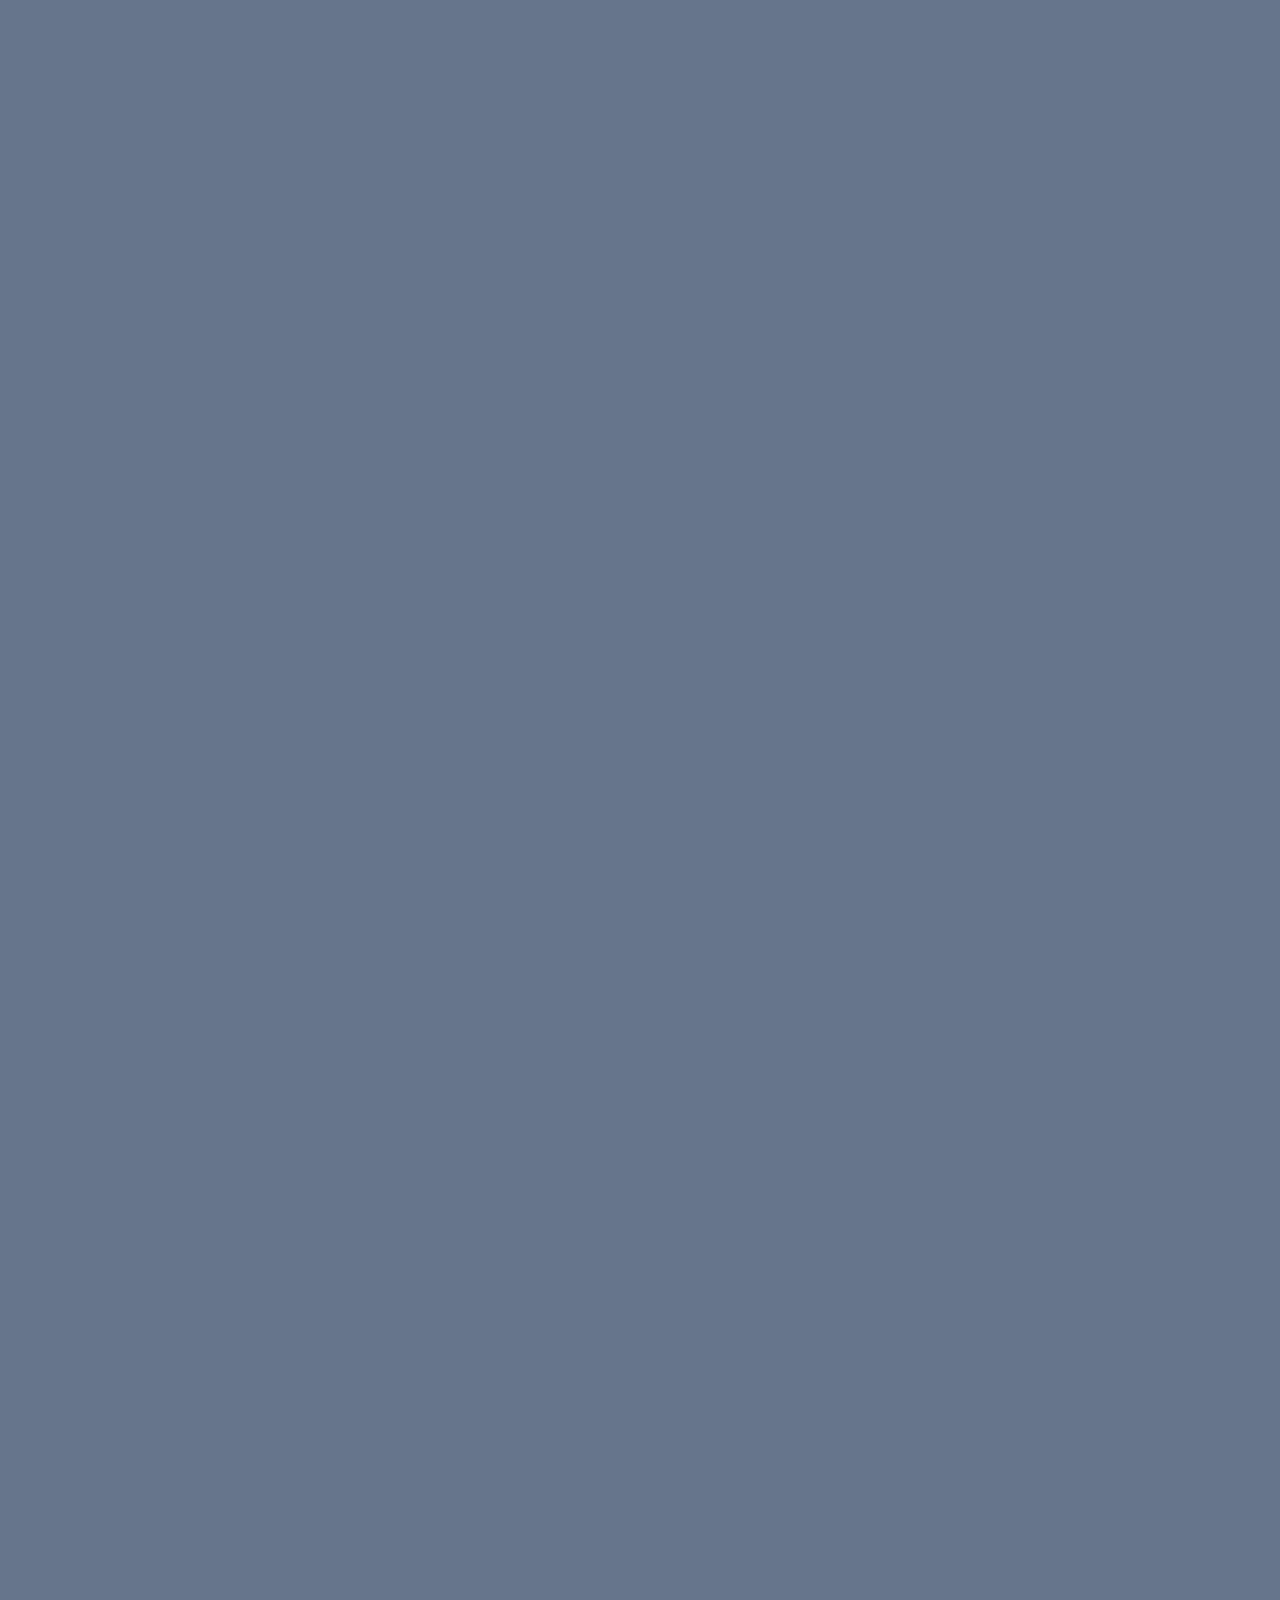
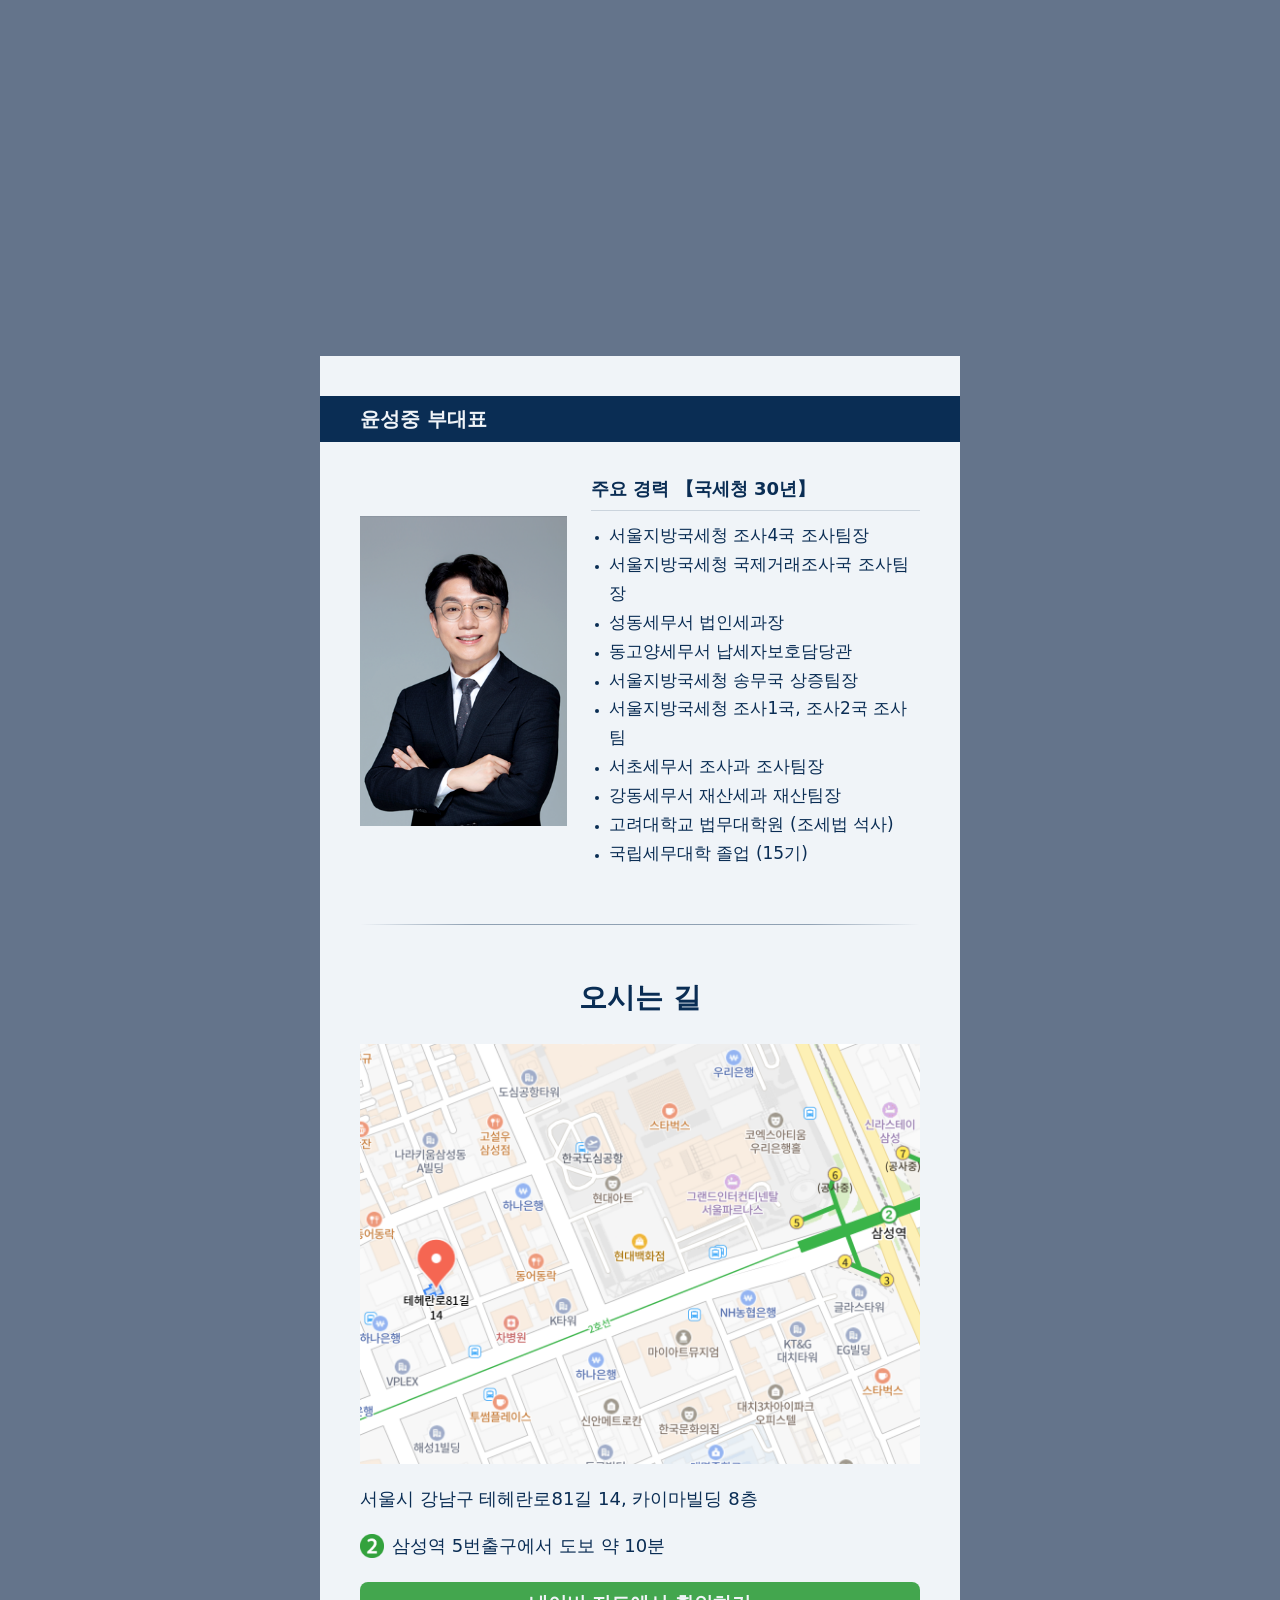
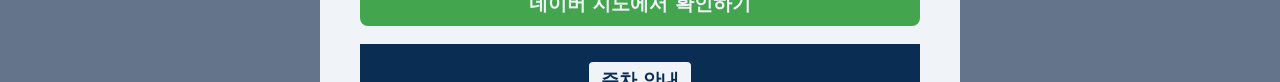
==== index.html @ baead55c "feat: label parking list columns" ====
<!doctype html>
<html lang="ko">
<head>
  <meta charset="utf-8">
  <meta name="viewport" content="width=device-width, initial-scale=1">
  <meta name="description" content="윤성중 부대표 개업안내">
  <title>윤성중 부대표 개업안내</title>
  <link rel="stylesheet" href="styles.css">
</head>
<body>
  <main class="invitation-shell">
    <section id="intro-section" aria-label="호연회계법인 윤성중 부대표 개업 초대 인사말">
      <picture>
        <source media="(max-width: 419px)" srcset="img/intro-section-360.png" width="720" height="2200">
        <source media="(max-width: 559px)" srcset="img/intro-section-480.png" width="960" height="2050">
        <img class="intro-section-image" src="img/intro-section-640.png" width="1280" height="2154" alt="호연회계법인 윤성중 부대표의 2026년 8월 12일 개업 초대 인사말" fetchpriority="high" decoding="async">
      </picture>
    </section>

    <section class="content-section profile-section" aria-labelledby="profile-title">
      <h2 id="profile-title" class="profile-heading">윤성중 부대표</h2>
      <div class="profile-grid">
        <img class="portrait" src="img/portrait_ysj.png" alt="윤성중 부대표 프로필 사진">
        <div class="career-copy">
          <h3>주요 경력 【국세청 30년】</h3>
          <ul class="career-list">
            <li>서울지방국세청 조사4국 조사팀장</li>
            <li>서울지방국세청 국제거래조사국 조사팀장</li>
            <li>성동세무서 법인세과장</li>
            <li>동고양세무서 납세자보호담당관</li>
            <li>서울지방국세청 송무국 상증팀장</li>
            <li>서울지방국세청 조사1국, 조사2국 조사팀</li>
            <li>서초세무서 조사과 조사팀장</li>
            <li>강동세무서 재산세과 재산팀장</li>
            <li>고려대학교 법무대학원 (조세법 석사)</li>
            <li>국립세무대학 졸업 (15기)</li>
          </ul>
        </div>
      </div>
    </section>

    <section class="content-section directions" aria-labelledby="directions-title">
      <h2 id="directions-title">오시는 길</h2>
      <img class="map-image" src="img/map_capture.png" alt="삼성역과 행사장 위치를 표시한 지도">
      <address>서울시 강남구 테헤란로81길 14, 카이마빌딩 8층</address>
      <p class="transit"><img src="img/Seoul_Metro_Line_2.svg.webp" alt="">삼성역 5번출구에서 도보 약 10분</p>
      <a class="map-link" href="https://map.naver.com/p/search/%EC%84%9C%EC%9A%B8%ED%8A%B9%EB%B3%84%EC%8B%9C%20%EA%B0%95%EB%82%A8%EA%B5%AC%20%ED%85%8C%ED%97%A4%EB%9E%80%EB%A1%9C81%EA%B8%B8%2014" target="_blank" rel="noopener">네이버 지도에서 확인하기</a>
      <div class="parking-notice">
        <h3>주차 안내</h3>
        <p class="parking-warning"><strong>본 건물에는 주차가 불가합니다.</strong></p>
        <p class="parking-detail">아래 인근 유료주차장을 이용해 주세요.</p>
        <div class="parking-list-header" aria-hidden="true"><span>주차장명</span><span>시간당요금</span></div>
        <dl class="parking-list" aria-label="인근 주차장 1시간 요금">
          <div><dt>투루파킹 삼성동빌딩점 주차장</dt><dd>5,000원</dd></div>
          <div><dt>투루파킹 삼성역WeWork 주차장</dt><dd>6,000원</dd></div>
          <div><dt>투루파킹 LG트윈텔2점 주차장</dt><dd>6,000원</dd></div>
        </dl>
        <p class="parking-footnote">※ 요금은 주차장 사정에 따라 변동될 수 있습니다.</p>
      </div>
    </section>

    <section class="account-section" aria-label="계좌 안내">
      <div class="account-card">
        <p class="account-message">축하의 마음을 전하실 분을 위해<br> 조심스럽게 안내 드립니다.</p>
        <dl>
          <div><dt>은행</dt><dd>우리은행</dd></div>
          <div><dt>계좌번호</dt><dd>049-087742-02-501</dd></div>
          <div><dt>예금주</dt><dd>윤성중</dd></div>
        </dl>
        <button id="copy-account-number" type="button">계좌정보 복사</button>
        <p id="copy-status" aria-live="polite"></p>
      </div>
    </section>
  </main>
  <script>
    const copyButton = document.querySelector('#copy-account-number');
    const copyStatus = document.querySelector('#copy-status');
    copyButton.addEventListener('click', async () => {
      try {
        await navigator.clipboard.writeText('04908774202501');
        copyStatus.textContent = '계좌번호가 복사되었습니다.';
      } catch {
        copyStatus.textContent = '계좌번호를 길게 눌러 복사해 주세요.';
      }
    });
  </script>
</body>
</html>
---- styles.css ----
:root {
  --platinum: #F0F4F8;
  --navy: #0A2D54;
  --blue: #0063A6;
  --green: #43A64E;
  --slate: #64748B;
}

* { box-sizing: border-box; }

body {
  margin: 0;
  background: var(--slate);
  color: var(--navy);
  font-family: "Pretendard", "Noto Sans KR", system-ui, -apple-system, "Segoe UI", sans-serif;
  font-size: 17px;
  line-height: 1.7;
}

.invitation-shell { width: 100%; max-width: 640px; margin: 0 auto; overflow: hidden; background: var(--platinum); }
#intro-section, #intro-section picture { display: block; width: 100%; }
#intro-section { background: var(--slate); }
.intro-section-image { display: block; width: 100%; height: auto; }
h2, h3, p { margin-top: 0; }
h2 { margin-bottom: 28px; font-size: 1.75rem; line-height: 1.3; font-weight: 800; }
h3 { margin-bottom: 10px; padding-bottom: 6px; border-bottom: 1px solid rgba(10, 45, 84, .16); color: var(--navy); font-size: 1.125rem; font-weight: 800; }
.content-section, .account-section { padding: 56px 40px; }
.content-section { background: var(--platinum); }
.profile-section { padding-top: 40px; }
.profile-heading { margin: 0 -40px 32px; padding: 10px 40px; background: var(--navy); color: var(--platinum); font-size: 1.25rem; text-align: left; }
.profile-grid { display: grid; grid-template-columns: minmax(120px, .85fr) minmax(0, 1.35fr); gap: 24px; align-items: center; }
.portrait, .map-image { display: block; width: 100%; height: auto; }
.portrait { object-fit: contain; }
.eyebrow { margin-bottom: 8px; color: var(--blue); font-weight: 700; }
.career-list { margin: 0; padding-left: 18px; font-size: calc(.9375rem + 2px); line-height: 1.7; font-weight: 500;}
.career-list li::marker { font-size: .72em; }
.directions, .account-section { position: relative; }
.directions { background: var(--platinum); color: var(--navy); }
.directions::before, .account-section::before {
  position: absolute;
  top: 0;
  right: 40px;
  left: 40px;
  height: 1px;
  background: linear-gradient(90deg, transparent 0%, rgba(10, 45, 84, .18) 8%, rgba(10, 45, 84, .42) 20%, rgba(10, 45, 84, .42) 80%, rgba(10, 45, 84, .18) 92%, transparent 100%);
  content: "";
}
.directions h2 { color: var(--navy); font-size: 1.75rem; text-align: center; }
.map-image { margin-bottom: 20px; border: 0; }
address { margin-bottom: 16px; font-size: calc(1rem + 2px); font-style: normal; font-weight: 500;}
.transit { display: flex; align-items: center; gap: 8px; margin-bottom: 20px; font-size: calc(1rem + 2px); font-weight: 500;}
.transit img { width: 1.5rem; height: auto; }
.map-link, #copy-account-number { display: flex; min-height: 44px; align-items: center; justify-content: center; border-radius: 8px; font-size: calc(1.0625rem + 2px); font-weight: 700; }
.map-link { background: var(--green); color: var(--platinum); text-decoration: none; }
.parking-notice { margin: 18px 0 0; padding: 18px 14px; background: var(--navy); color: var(--platinum); text-align: center; }
.parking-notice h3 { display: inline-block; margin: 0 0 12px; padding: 3px 12px; border: 0; border-radius: 4px; background: var(--platinum); color: var(--navy); font-size: 1.125rem; }
.parking-warning, .parking-detail { margin: 0; text-align: left; }
.parking-warning { font-size: calc(1rem + 1px); }
.parking-detail { margin-top: 8px; font-size: calc(.875rem + 1px); line-height: 1.6; }
.parking-list-header { display: flex; justify-content: space-between; gap: 12px; margin-top: 16px; padding-bottom: 6px; border-bottom: 1px solid rgba(240, 244, 248, .35); color: rgba(240, 244, 248, .8); font-size: .75rem; font-weight: 700; text-align: left; }
.parking-list-header span:last-child { flex-shrink: 0; }
.parking-list { margin: 0; text-align: left; }
.parking-list > div { display: flex; align-items: flex-start; justify-content: space-between; gap: 12px; padding: 8px 0; border-top: 1px solid rgba(240, 244, 248, .35); }
.parking-list dt { min-width: 0; font-size: .9375rem; line-height: 1.45; }
.parking-list dd { flex-shrink: 0; margin: 0; font-size: .9375rem; font-weight: 700; line-height: 1.45; white-space: nowrap; }
.parking-footnote { margin: 10px 0 0; color: rgba(240, 244, 248, .8); font-size: .75rem; line-height: 1.4; }
.account-section { background: var(--platinum); color: var(--navy); }
.account-card { padding: 28px 20px; border: 1px solid var(--blue); border-radius: 16px; background: var(--platinum); }
.account-message { margin-bottom: 0; text-align: center; color: var(--navy); font-size: calc(1.1rem + 1px); font-weight:500;}
.account-card dl { margin: 24px 0; padding-top: 20px; border-top: 1px solid var(--blue); font-size: 1.15rem; }
.account-card dl > div { display: flex; justify-content: space-between; gap: 16px; padding: 8px 0; }
.account-card dd { margin: 0; font-weight: 500; }
.account-card dl > div:nth-child(2) dd { color: var(--navy); }
#copy-account-number { width: 100%; border: 0; background: var(--navy); color: var(--platinum); cursor: pointer; }
#copy-status { min-height: 1.7em; margin: 12px 0 0; color: var(--navy); text-align: center; }
.map-link:focus-visible { outline: 3px solid var(--navy); outline-offset: -3px; }
#copy-account-number:focus-visible { outline: 3px solid var(--green); outline-offset: -3px; }

@media (max-width: 480px) {
  .content-section, .account-section { padding: 44px 24px; }
  .profile-section { padding-top: 32px; }
  .directions::before, .account-section::before { right: 24px; left: 24px; }
  .profile-heading { margin-right: -24px; margin-bottom: 24px; margin-left: -24px; padding: 9px 24px; }
  .profile-grid { grid-template-columns: 1fr; gap: 20px; }
  .portrait { width: min(180px, 100%); margin: 0 auto; }
  .career-list { font-size: calc(.875rem + 2px); }
  .account-card dl > div:nth-child(2) dd { flex-shrink: 0; white-space: nowrap; }
}

@media (max-width: 639px) {
  .career-list { font-size: calc(.9375rem); }
  .account-card { padding: 14px 16px; border-radius: 12px; }
  .account-message { font-size: calc(.9375rem + 1px); }
  .account-card dl { margin: 12px 0; padding-top: 10px; font-size: 1rem; }
  .account-card dl > div { padding: 4px 0; }
  #copy-account-number { min-height: 36px; font-size: 1rem; }
  #copy-status { min-height: 0; margin-top: 6px; font-size: .8125rem; line-height: 1.5; }
  #copy-status:empty { display: none; }
  .account-card dl > div:nth-child(2) dd { flex-shrink: 0; white-space: nowrap; }
}
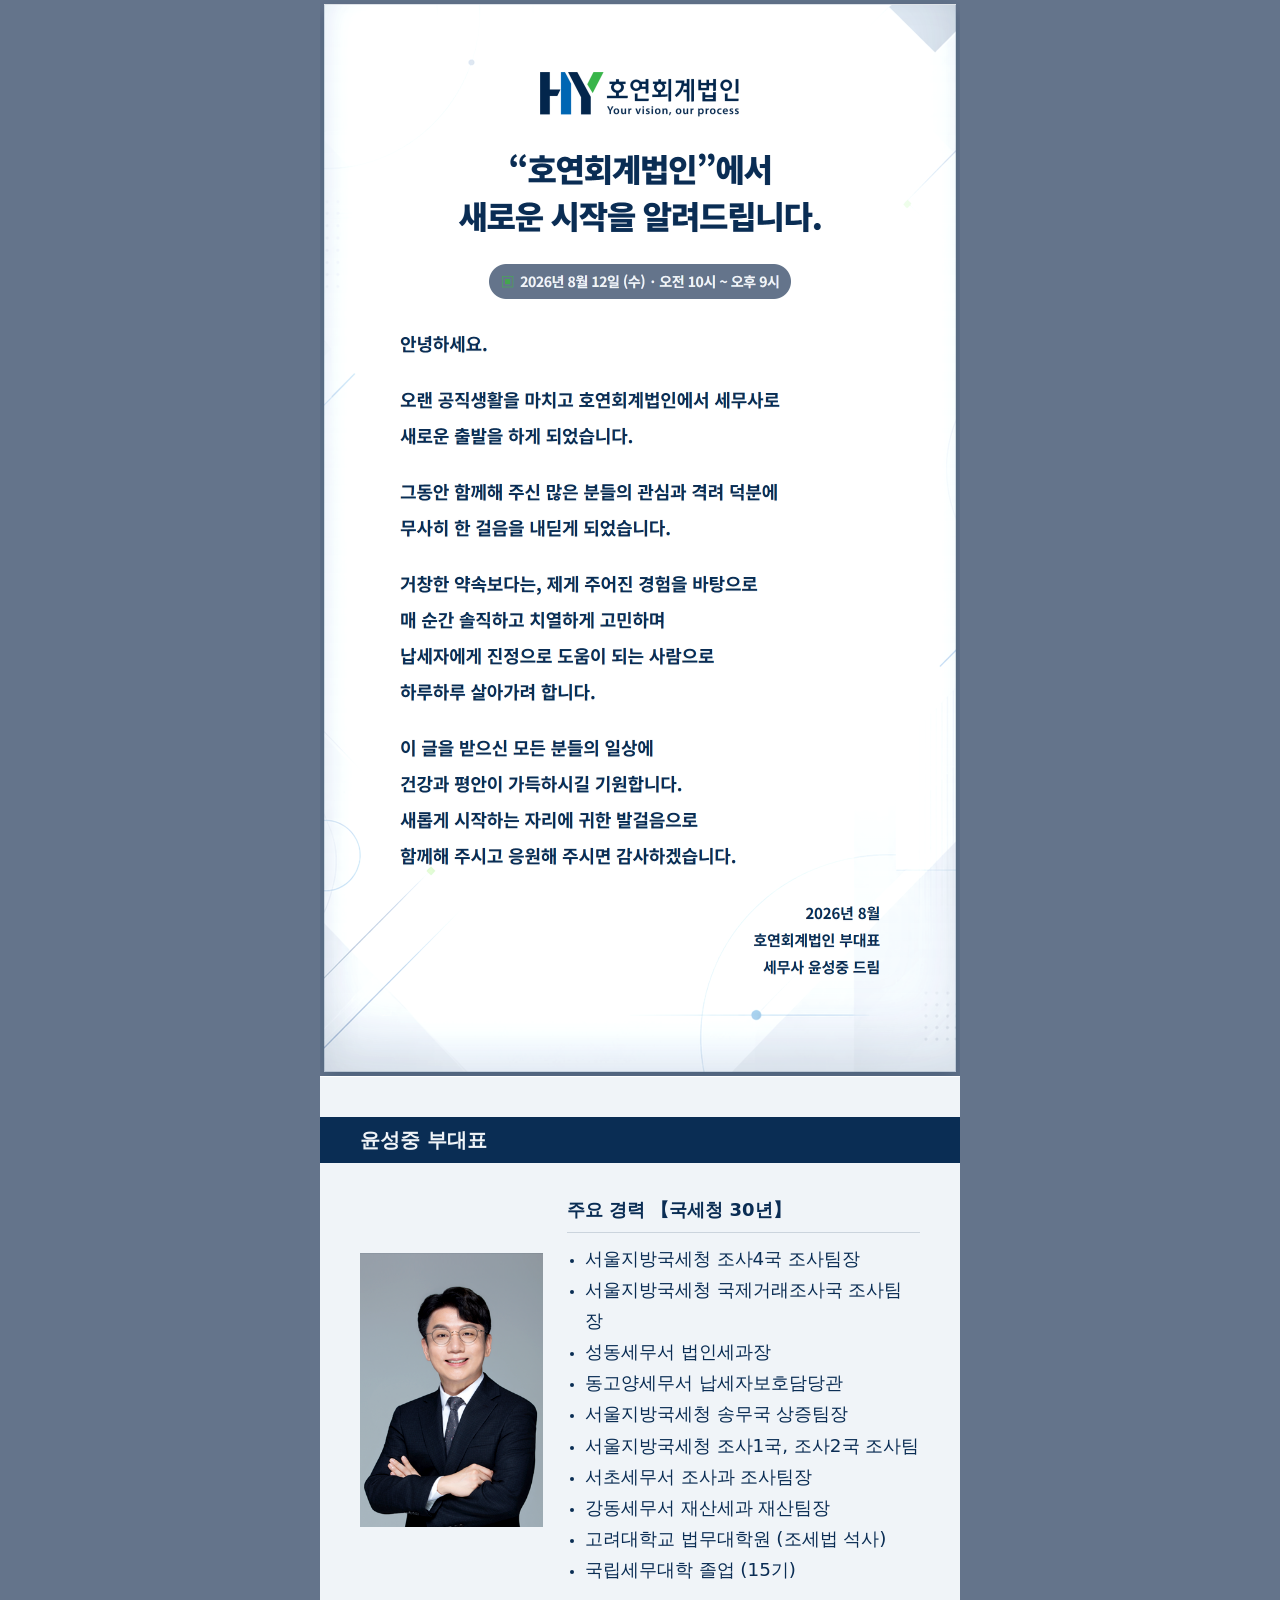
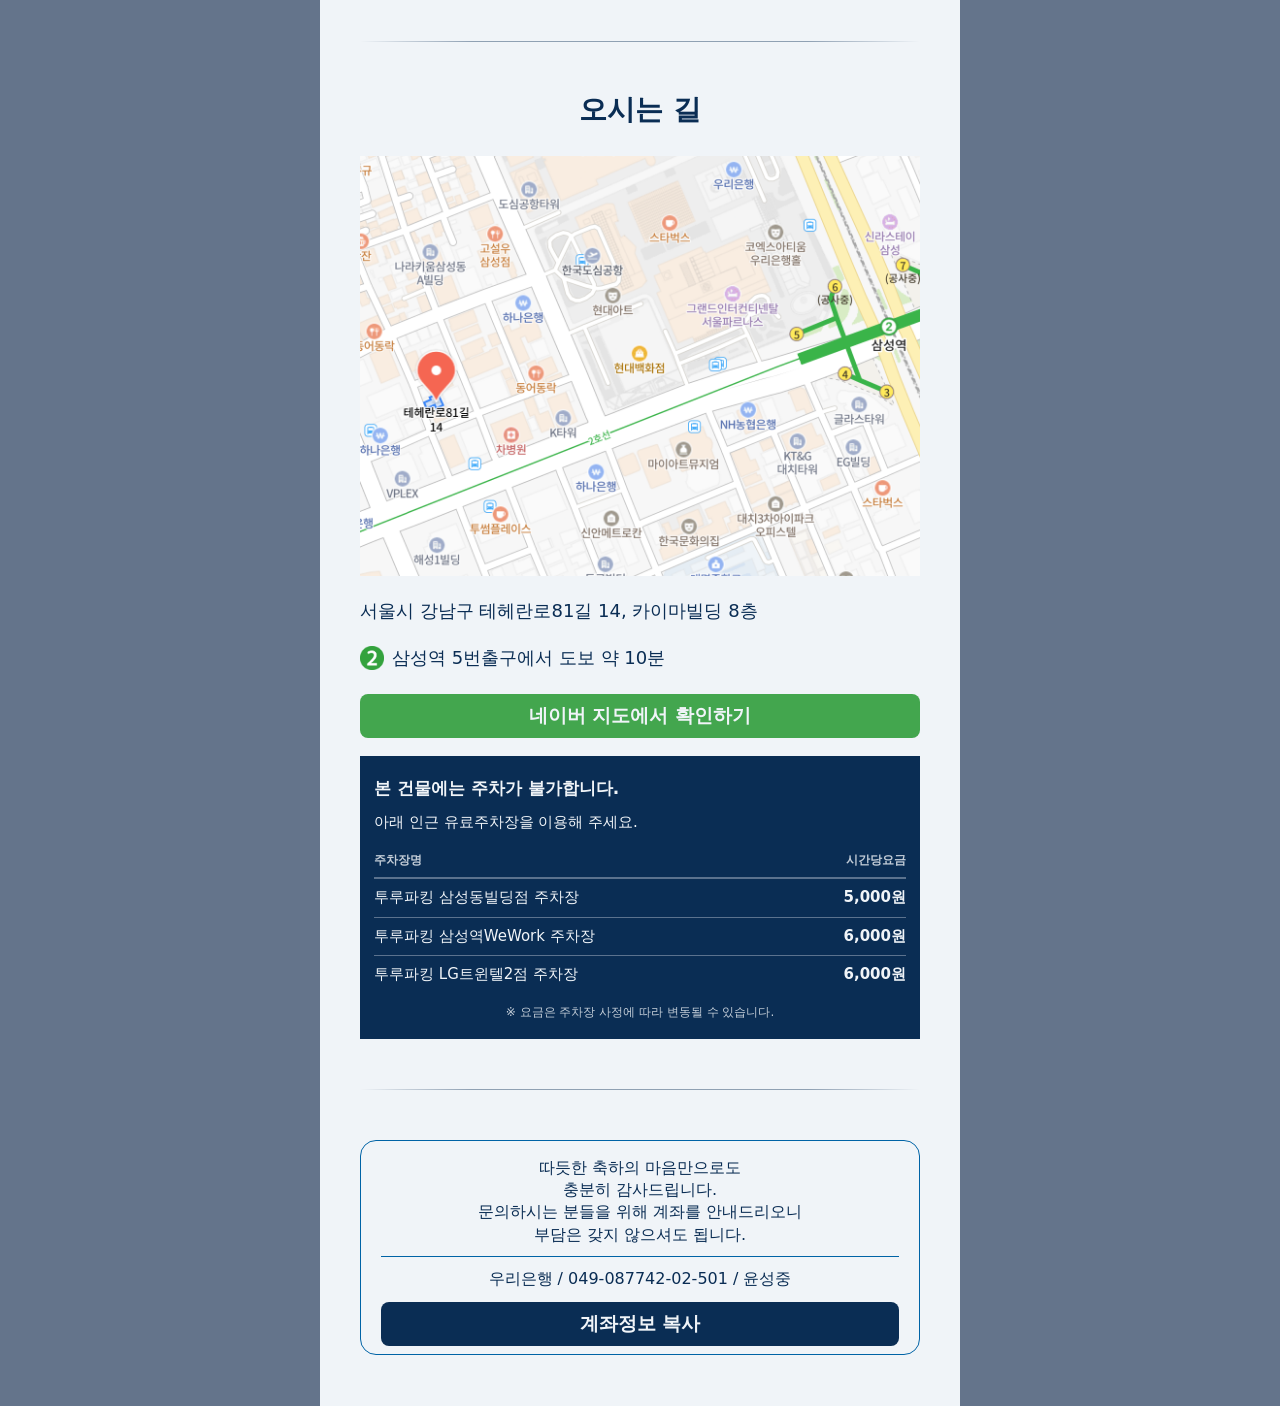
==== commit 5907ca16: "Refine invitation layout and account details" ====
--- a/index.html
+++ b/index.html
@@ -46,7 +46,6 @@
       <p class="transit"><img src="img/Seoul_Metro_Line_2.svg.webp" alt="">삼성역 5번출구에서 도보 약 10분</p>
       <a class="map-link" href="https://map.naver.com/p/search/%EC%84%9C%EC%9A%B8%ED%8A%B9%EB%B3%84%EC%8B%9C%20%EA%B0%95%EB%82%A8%EA%B5%AC%20%ED%85%8C%ED%97%A4%EB%9E%80%EB%A1%9C81%EA%B8%B8%2014" target="_blank" rel="noopener">네이버 지도에서 확인하기</a>
       <div class="parking-notice">
-        <h3>주차 안내</h3>
         <p class="parking-warning"><strong>본 건물에는 주차가 불가합니다.</strong></p>
         <p class="parking-detail">아래 인근 유료주차장을 이용해 주세요.</p>
         <div class="parking-list-header" aria-hidden="true"><span>주차장명</span><span>시간당요금</span></div>
@@ -61,27 +60,16 @@
 
     <section class="account-section" aria-label="계좌 안내">
       <div class="account-card">
-        <p class="account-message">축하의 마음을 전하실 분을 위해<br> 조심스럽게 안내 드립니다.</p>
-        <dl>
-          <div><dt>은행</dt><dd>우리은행</dd></div>
-          <div><dt>계좌번호</dt><dd>049-087742-02-501</dd></div>
-          <div><dt>예금주</dt><dd>윤성중</dd></div>
-        </dl>
+        <p class="account-message">따듯한 축하의 마음만으로도<br>충분히 감사드립니다.<br>문의하시는 분들을 위해 계좌를 안내드리오니<br>부담은 갖지 않으셔도 됩니다.</p>
+        <p class="account-info">우리은행 / 049-087742-02-501 / 윤성중</p>
         <button id="copy-account-number" type="button">계좌정보 복사</button>
-        <p id="copy-status" aria-live="polite"></p>
       </div>
     </section>
   </main>
   <script>
     const copyButton = document.querySelector('#copy-account-number');
-    const copyStatus = document.querySelector('#copy-status');
-    copyButton.addEventListener('click', async () => {
-      try {
-        await navigator.clipboard.writeText('04908774202501');
-        copyStatus.textContent = '계좌번호가 복사되었습니다.';
-      } catch {
-        copyStatus.textContent = '계좌번호를 길게 눌러 복사해 주세요.';
-      }
+    copyButton.addEventListener('click', () => {
+      navigator.clipboard.writeText('04908774202501').catch(() => {});
     });
   </script>
 </body>
--- a/styles.css
+++ b/styles.css
@@ -28,13 +28,17 @@
 .content-section { background: var(--platinum); }
 .profile-section { padding-top: 40px; }
 .profile-heading { margin: 0 -40px 32px; padding: 10px 40px; background: var(--navy); color: var(--platinum); font-size: 1.25rem; text-align: left; }
-.profile-grid { display: grid; grid-template-columns: minmax(120px, .85fr) minmax(0, 1.35fr); gap: 24px; align-items: center; }
+.profile-grid { display: grid; grid-template-columns: minmax(120px, .75fr) minmax(0, 1.45fr); gap: 24px; align-items: center; }
 .portrait, .map-image { display: block; width: 100%; height: auto; }
 .portrait { object-fit: contain; }
 .eyebrow { margin-bottom: 8px; color: var(--blue); font-weight: 700; }
-.career-list { margin: 0; padding-left: 18px; font-size: calc(.9375rem + 2px); line-height: 1.7; font-weight: 500;}
+.career-list { margin: 0; padding-left: 18px; font-size: calc(.9375rem + 2px + 1pt); line-height: 1.7; font-weight: 500;}
 .career-list li::marker { font-size: .72em; }
-.directions, .account-section { position: relative; }
+.directions, .account-section {
+  position: relative;
+  padding-top: 50.4px;
+  padding-bottom: 50.4px;
+}
 .directions { background: var(--platinum); color: var(--navy); }
 .directions::before, .account-section::before {
   position: absolute;
@@ -53,7 +57,6 @@
 .map-link, #copy-account-number { display: flex; min-height: 44px; align-items: center; justify-content: center; border-radius: 8px; font-size: calc(1.0625rem + 2px); font-weight: 700; }
 .map-link { background: var(--green); color: var(--platinum); text-decoration: none; }
 .parking-notice { margin: 18px 0 0; padding: 18px 14px; background: var(--navy); color: var(--platinum); text-align: center; }
-.parking-notice h3 { display: inline-block; margin: 0 0 12px; padding: 3px 12px; border: 0; border-radius: 4px; background: var(--platinum); color: var(--navy); font-size: 1.125rem; }
 .parking-warning, .parking-detail { margin: 0; text-align: left; }
 .parking-warning { font-size: calc(1rem + 1px); }
 .parking-detail { margin-top: 8px; font-size: calc(.875rem + 1px); line-height: 1.6; }
@@ -65,36 +68,31 @@
 .parking-list dd { flex-shrink: 0; margin: 0; font-size: .9375rem; font-weight: 700; line-height: 1.45; white-space: nowrap; }
 .parking-footnote { margin: 10px 0 0; color: rgba(240, 244, 248, .8); font-size: .75rem; line-height: 1.4; }
 .account-section { background: var(--platinum); color: var(--navy); }
-.account-card { padding: 28px 20px; border: 1px solid var(--blue); border-radius: 16px; background: var(--platinum); }
-.account-message { margin-bottom: 0; text-align: center; color: var(--navy); font-size: calc(1.1rem + 1px); font-weight:500;}
-.account-card dl { margin: 24px 0; padding-top: 20px; border-top: 1px solid var(--blue); font-size: 1.15rem; }
-.account-card dl > div { display: flex; justify-content: space-between; gap: 16px; padding: 8px 0; }
-.account-card dd { margin: 0; font-weight: 500; }
-.account-card dl > div:nth-child(2) dd { color: var(--navy); }
+.account-card { padding: 16px 20px 8px; border: 1px solid var(--blue); border-radius: 16px; background: var(--platinum); }
+.account-message { margin-bottom: 0; color: var(--navy); font-size: 1rem; font-weight: 500; line-height: 1.4; text-align: center; }
+.account-info { margin: 10px 0; padding-top: 8px; border-top: 1px solid var(--blue); font-size: 1rem; font-weight: 500; text-align: center; white-space: nowrap; }
 #copy-account-number { width: 100%; border: 0; background: var(--navy); color: var(--platinum); cursor: pointer; }
-#copy-status { min-height: 1.7em; margin: 12px 0 0; color: var(--navy); text-align: center; }
 .map-link:focus-visible { outline: 3px solid var(--navy); outline-offset: -3px; }
 #copy-account-number:focus-visible { outline: 3px solid var(--green); outline-offset: -3px; }
 
 @media (max-width: 480px) {
   .content-section, .account-section { padding: 44px 24px; }
+  .directions, .account-section {
+    padding-top: 39.6px;
+    padding-bottom: 39.6px;
+  }
   .profile-section { padding-top: 32px; }
   .directions::before, .account-section::before { right: 24px; left: 24px; }
   .profile-heading { margin-right: -24px; margin-bottom: 24px; margin-left: -24px; padding: 9px 24px; }
   .profile-grid { grid-template-columns: 1fr; gap: 20px; }
   .portrait { width: min(180px, 100%); margin: 0 auto; }
-  .career-list { font-size: calc(.875rem + 2px); }
-  .account-card dl > div:nth-child(2) dd { flex-shrink: 0; white-space: nowrap; }
+  .career-list { font-size: calc(.875rem + 2px + 1pt); }
 }
 
 @media (max-width: 639px) {
-  .career-list { font-size: calc(.9375rem); }
-  .account-card { padding: 14px 16px; border-radius: 12px; }
-  .account-message { font-size: calc(.9375rem + 1px); }
-  .account-card dl { margin: 12px 0; padding-top: 10px; font-size: 1rem; }
-  .account-card dl > div { padding: 4px 0; }
+  .career-list { font-size: calc(.9375rem + 1pt); }
+  .account-card { padding: 12px 16px 6px; border-radius: 12px; }
+  .account-message { font-size: 10pt; line-height: 1.4; }
+  .account-info { margin: 6px 0; padding-top: 5px; font-size: .875rem; }
   #copy-account-number { min-height: 36px; font-size: 1rem; }
-  #copy-status { min-height: 0; margin-top: 6px; font-size: .8125rem; line-height: 1.5; }
-  #copy-status:empty { display: none; }
-  .account-card dl > div:nth-child(2) dd { flex-shrink: 0; white-space: nowrap; }
 }
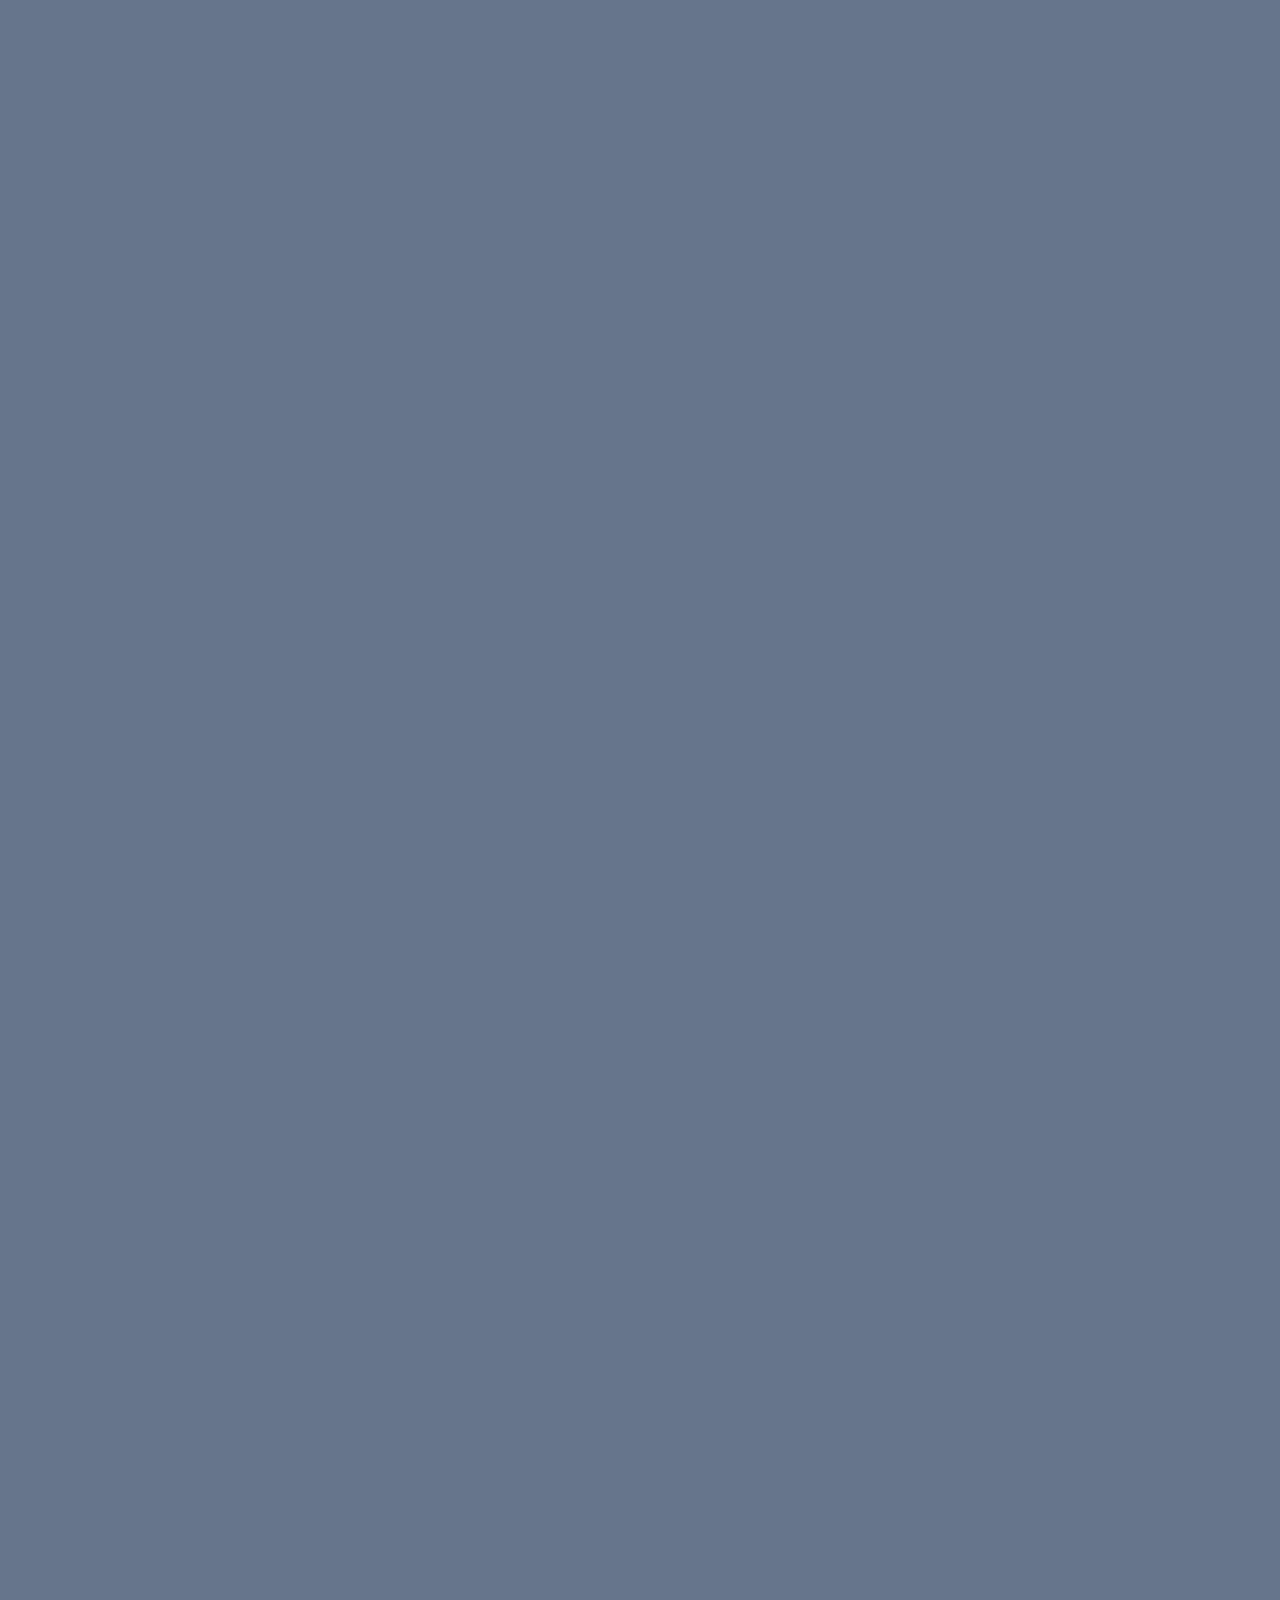
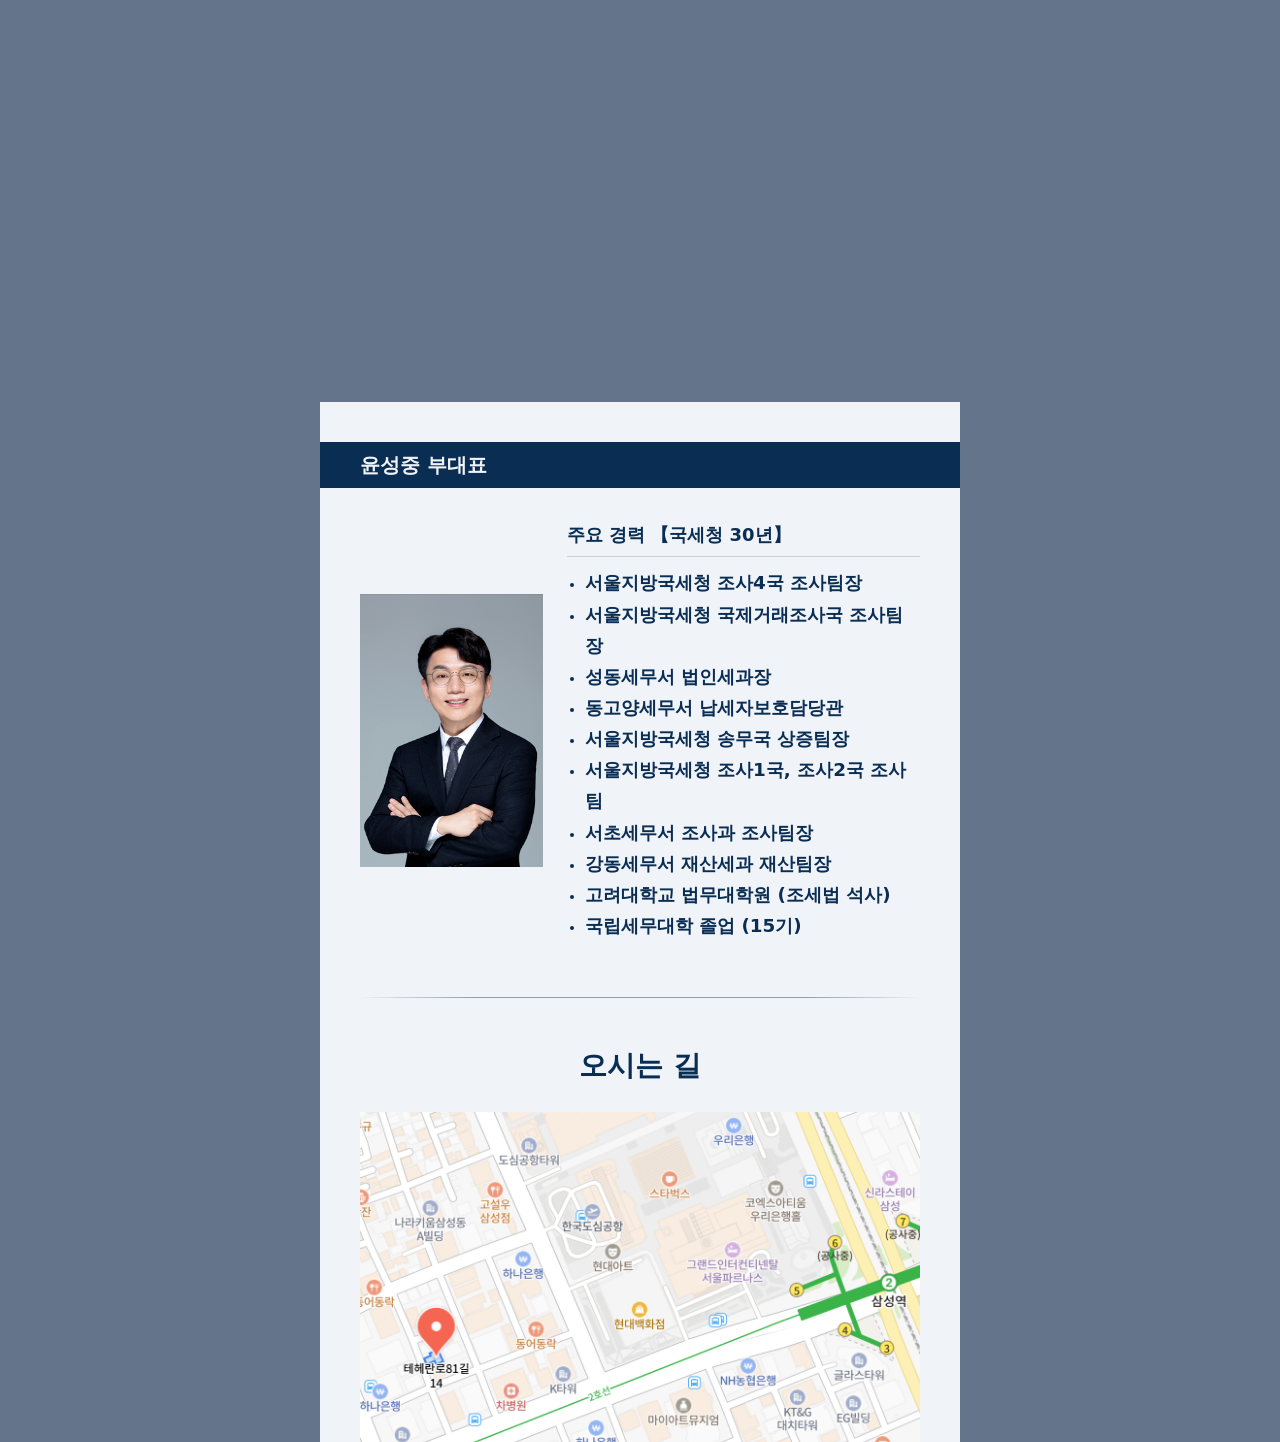
==== commit 938b5b7e: "feat: render readable August 19 event notice" ====
--- a/index.html
+++ b/index.html
@@ -11,9 +11,9 @@
   <main class="invitation-shell">
     <section id="intro-section" aria-label="호연회계법인 윤성중 부대표 개업 초대 인사말">
       <picture>
-        <source media="(max-width: 419px)" srcset="img/intro-section-360.png" width="720" height="2200">
-        <source media="(max-width: 559px)" srcset="img/intro-section-480.png" width="960" height="2050">
-        <img class="intro-section-image" src="img/intro-section-640.png" width="1280" height="2154" alt="호연회계법인 윤성중 부대표의 2026년 8월 12일 개업 초대 인사말" fetchpriority="high" decoding="async">
+        <source media="(max-width: 419px)" srcset="img/intro-section-360.png" width="720" height="2252">
+        <source media="(max-width: 559px)" srcset="img/intro-section-480.png" width="960" height="2060">
+        <img class="intro-section-image" src="img/intro-section-640.png" width="1280" height="2164" alt="호연회계법인 윤성중 부대표의 2026년 8월 19일 개업 초대 인사말" fetchpriority="high" decoding="async">
       </picture>
     </section>
 
--- a/styles.css
+++ b/styles.css
@@ -32,7 +32,9 @@
 .portrait, .map-image { display: block; width: 100%; height: auto; }
 .portrait { object-fit: contain; }
 .eyebrow { margin-bottom: 8px; color: var(--blue); font-weight: 700; }
-.career-list { margin: 0; padding-left: 18px; font-size: calc(.9375rem + 2px + 1pt); line-height: 1.7; font-weight: 500;}
+.career-copy { min-width: 0; }
+.career-list { margin: 0; padding-left: 18px; font-size: calc(.9375rem + 2px + 1pt); line-height: 1.7; font-weight: 700; }
+.career-list li { overflow-wrap: anywhere; }
 .career-list li::marker { font-size: .72em; }
 .directions, .account-section {
   position: relative;
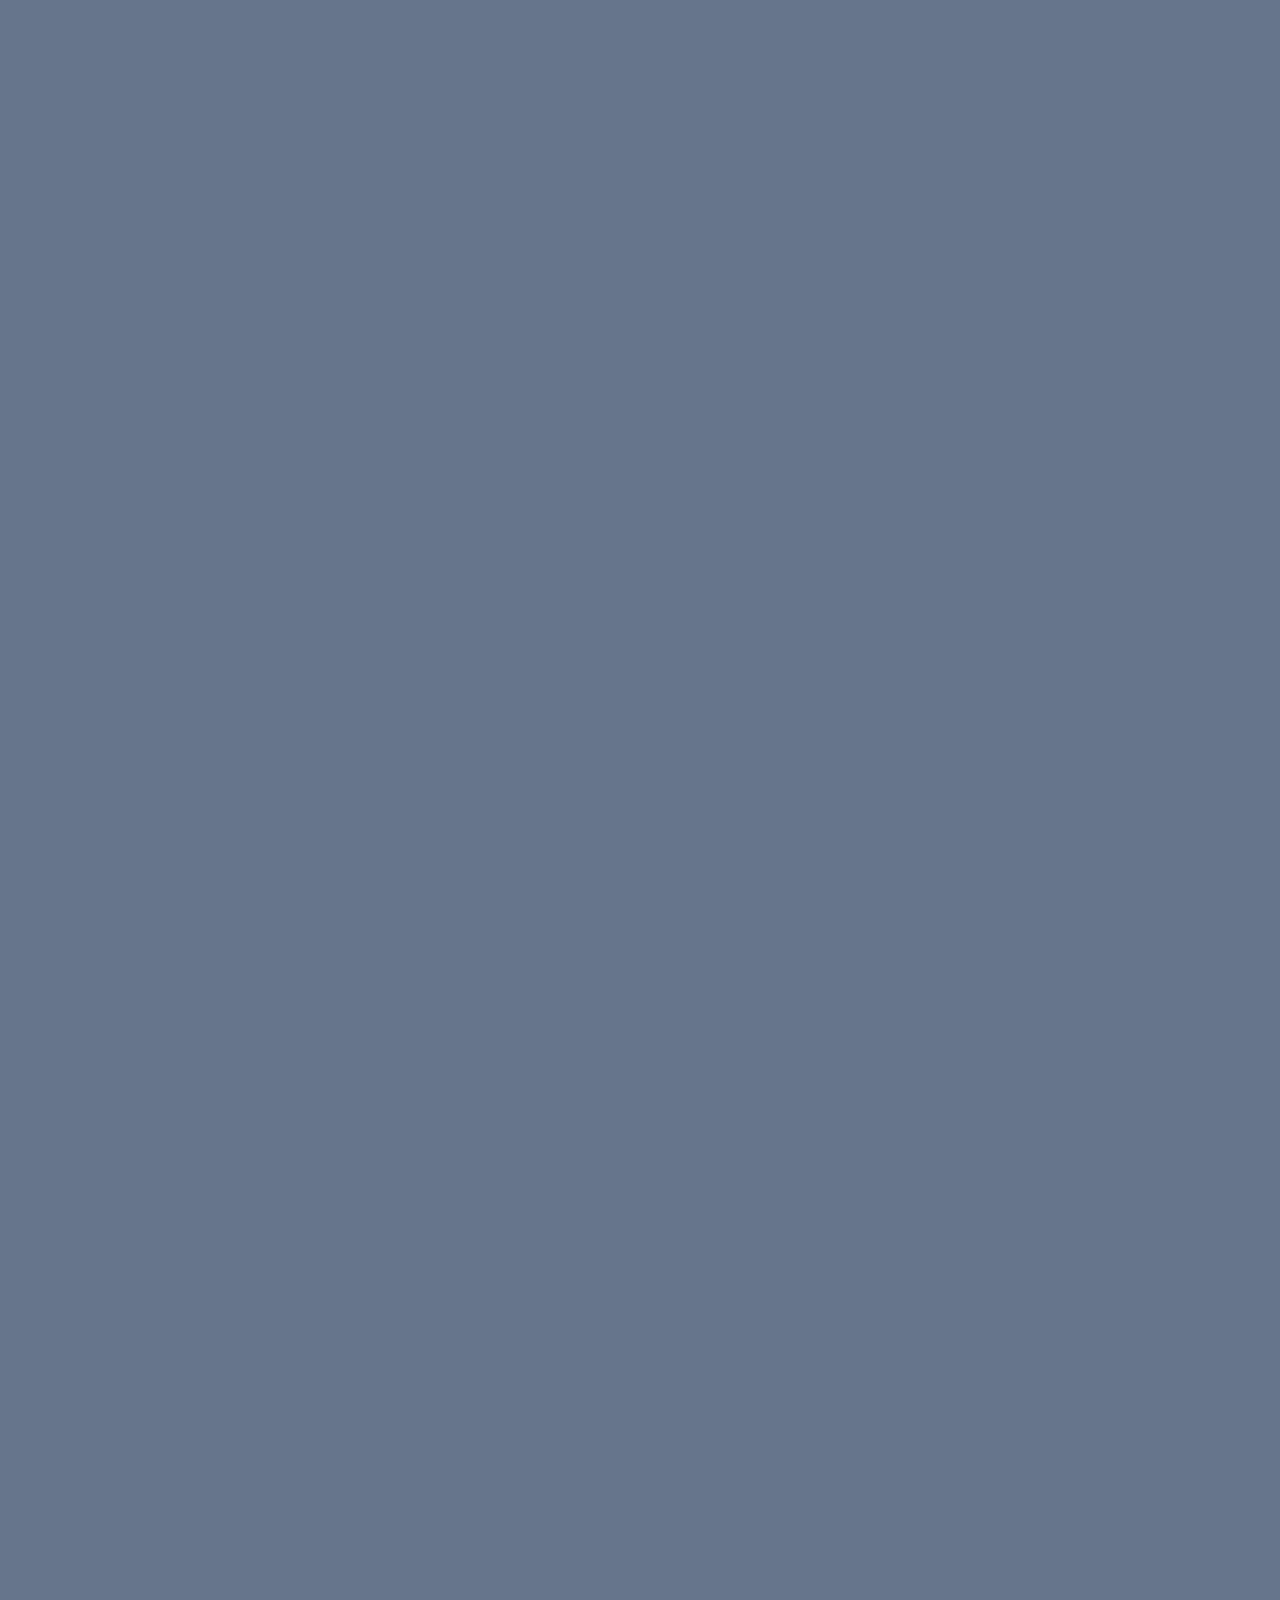
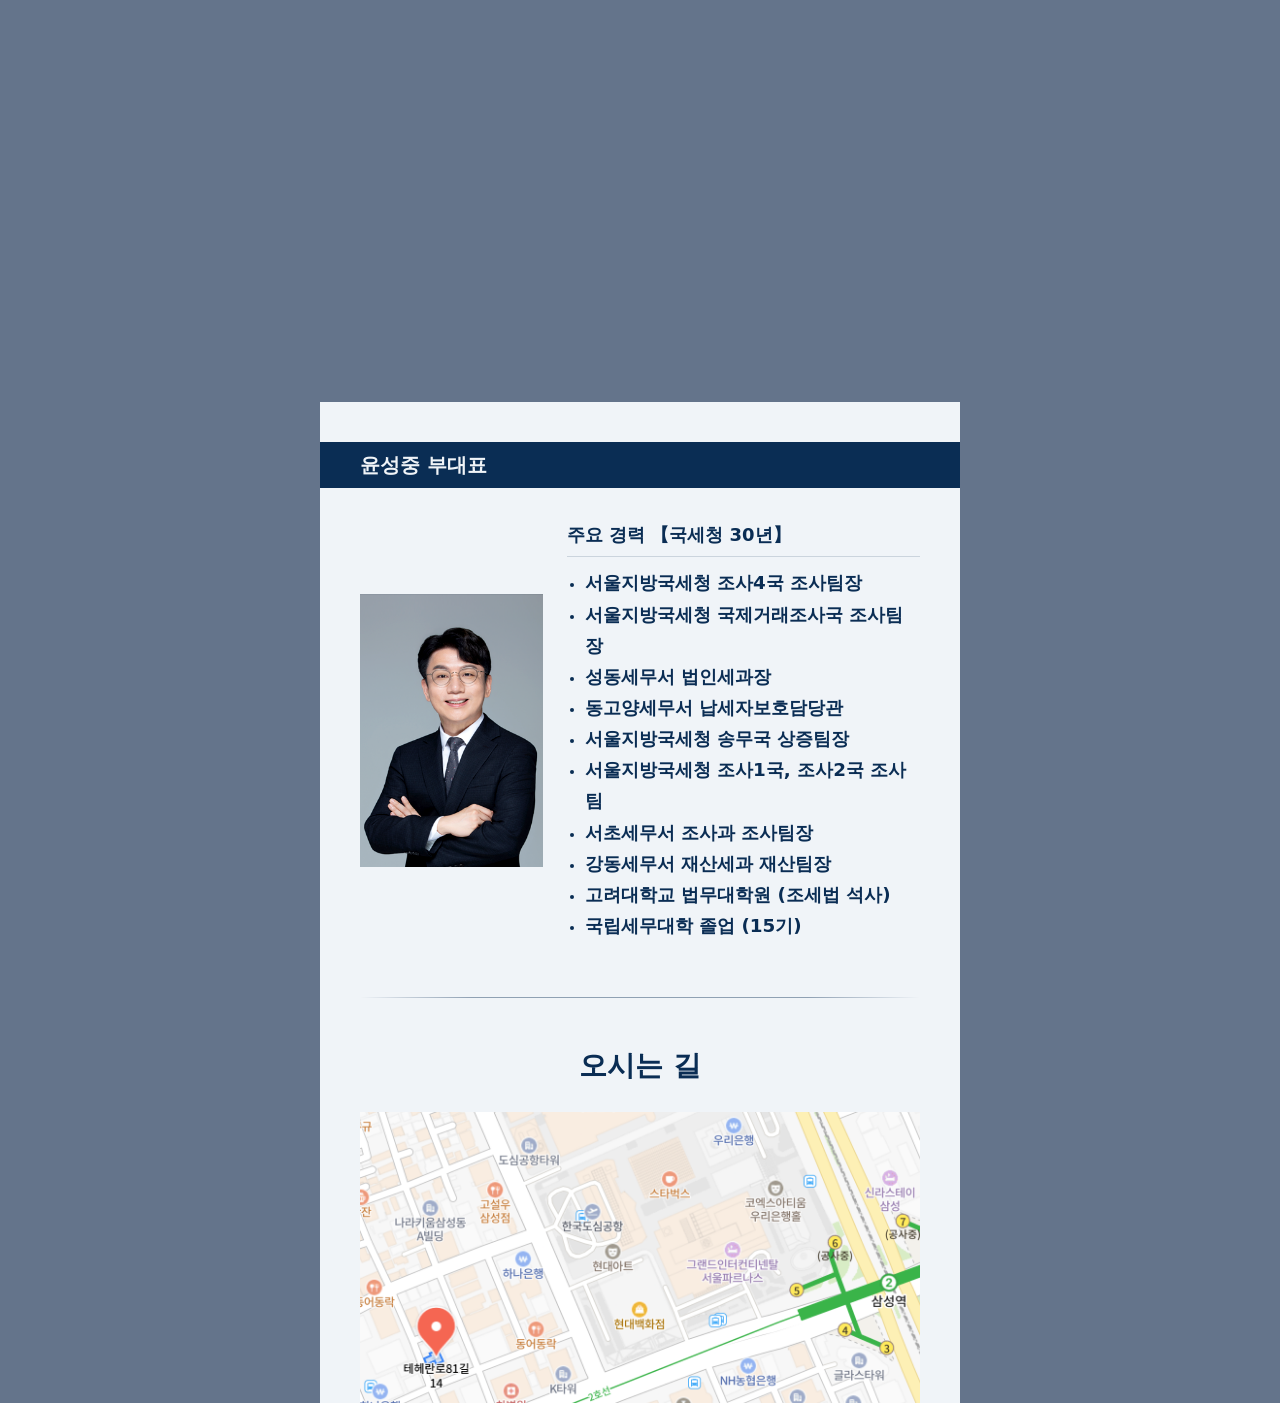
==== commit 390871c0: "feat: simplify parking notice copy" ====
--- a/index.html
+++ b/index.html
@@ -46,8 +46,7 @@
       <p class="transit"><img src="img/Seoul_Metro_Line_2.svg.webp" alt="">삼성역 5번출구에서 도보 약 10분</p>
       <a class="map-link" href="https://map.naver.com/p/search/%EC%84%9C%EC%9A%B8%ED%8A%B9%EB%B3%84%EC%8B%9C%20%EA%B0%95%EB%82%A8%EA%B5%AC%20%ED%85%8C%ED%97%A4%EB%9E%80%EB%A1%9C81%EA%B8%B8%2014" target="_blank" rel="noopener">네이버 지도에서 확인하기</a>
       <div class="parking-notice">
-        <p class="parking-warning"><strong>본 건물에는 주차가 불가합니다.</strong></p>
-        <p class="parking-detail">아래 인근 유료주차장을 이용해 주세요.</p>
+        <p>주차장 안내(당건물 주차불가)</p>
         <div class="parking-list-header" aria-hidden="true"><span>주차장명</span><span>시간당요금</span></div>
         <dl class="parking-list" aria-label="인근 주차장 1시간 요금">
           <div><dt>투루파킹 삼성동빌딩점 주차장</dt><dd>5,000원</dd></div>
--- a/styles.css
+++ b/styles.css
@@ -59,14 +59,12 @@
 .map-link, #copy-account-number { display: flex; min-height: 44px; align-items: center; justify-content: center; border-radius: 8px; font-size: calc(1.0625rem + 2px); font-weight: 700; }
 .map-link { background: var(--green); color: var(--platinum); text-decoration: none; }
 .parking-notice { margin: 18px 0 0; padding: 18px 14px; background: var(--navy); color: var(--platinum); text-align: center; }
-.parking-warning, .parking-detail { margin: 0; text-align: left; }
-.parking-warning { font-size: calc(1rem + 1px); }
-.parking-detail { margin-top: 8px; font-size: calc(.875rem + 1px); line-height: 1.6; }
+.parking-notice > p { margin: 0; }
 .parking-list-header { display: flex; justify-content: space-between; gap: 12px; margin-top: 16px; padding-bottom: 6px; border-bottom: 1px solid rgba(240, 244, 248, .35); color: rgba(240, 244, 248, .8); font-size: .75rem; font-weight: 700; text-align: left; }
 .parking-list-header span:last-child { flex-shrink: 0; }
 .parking-list { margin: 0; text-align: left; }
 .parking-list > div { display: flex; align-items: flex-start; justify-content: space-between; gap: 12px; padding: 8px 0; border-top: 1px solid rgba(240, 244, 248, .35); }
-.parking-list dt { min-width: 0; font-size: .9375rem; line-height: 1.45; }
+.parking-list dt { min-width: 0; font-size: calc(.9375rem + .5pt); font-weight: 700; line-height: 1.45; }
 .parking-list dd { flex-shrink: 0; margin: 0; font-size: .9375rem; font-weight: 700; line-height: 1.45; white-space: nowrap; }
 .parking-footnote { margin: 10px 0 0; color: rgba(240, 244, 248, .8); font-size: .75rem; line-height: 1.4; }
 .account-section { background: var(--platinum); color: var(--navy); }
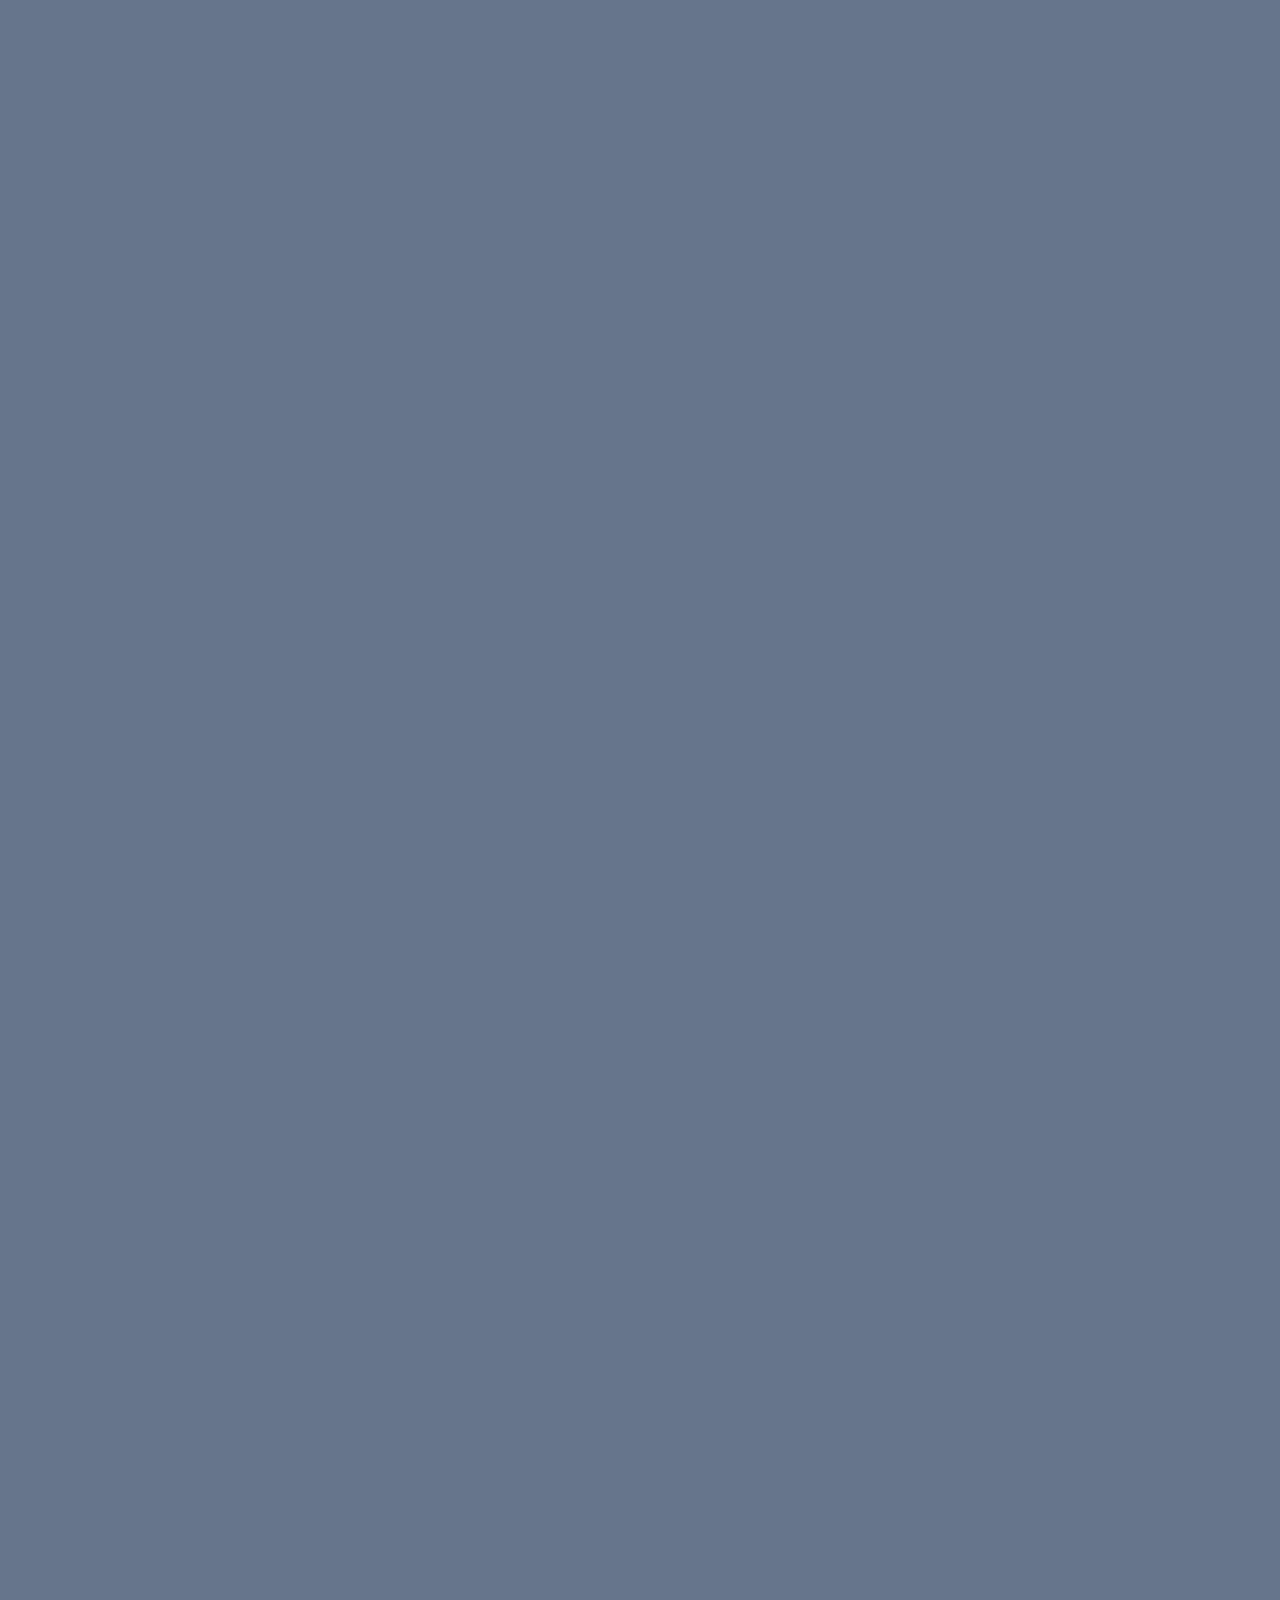
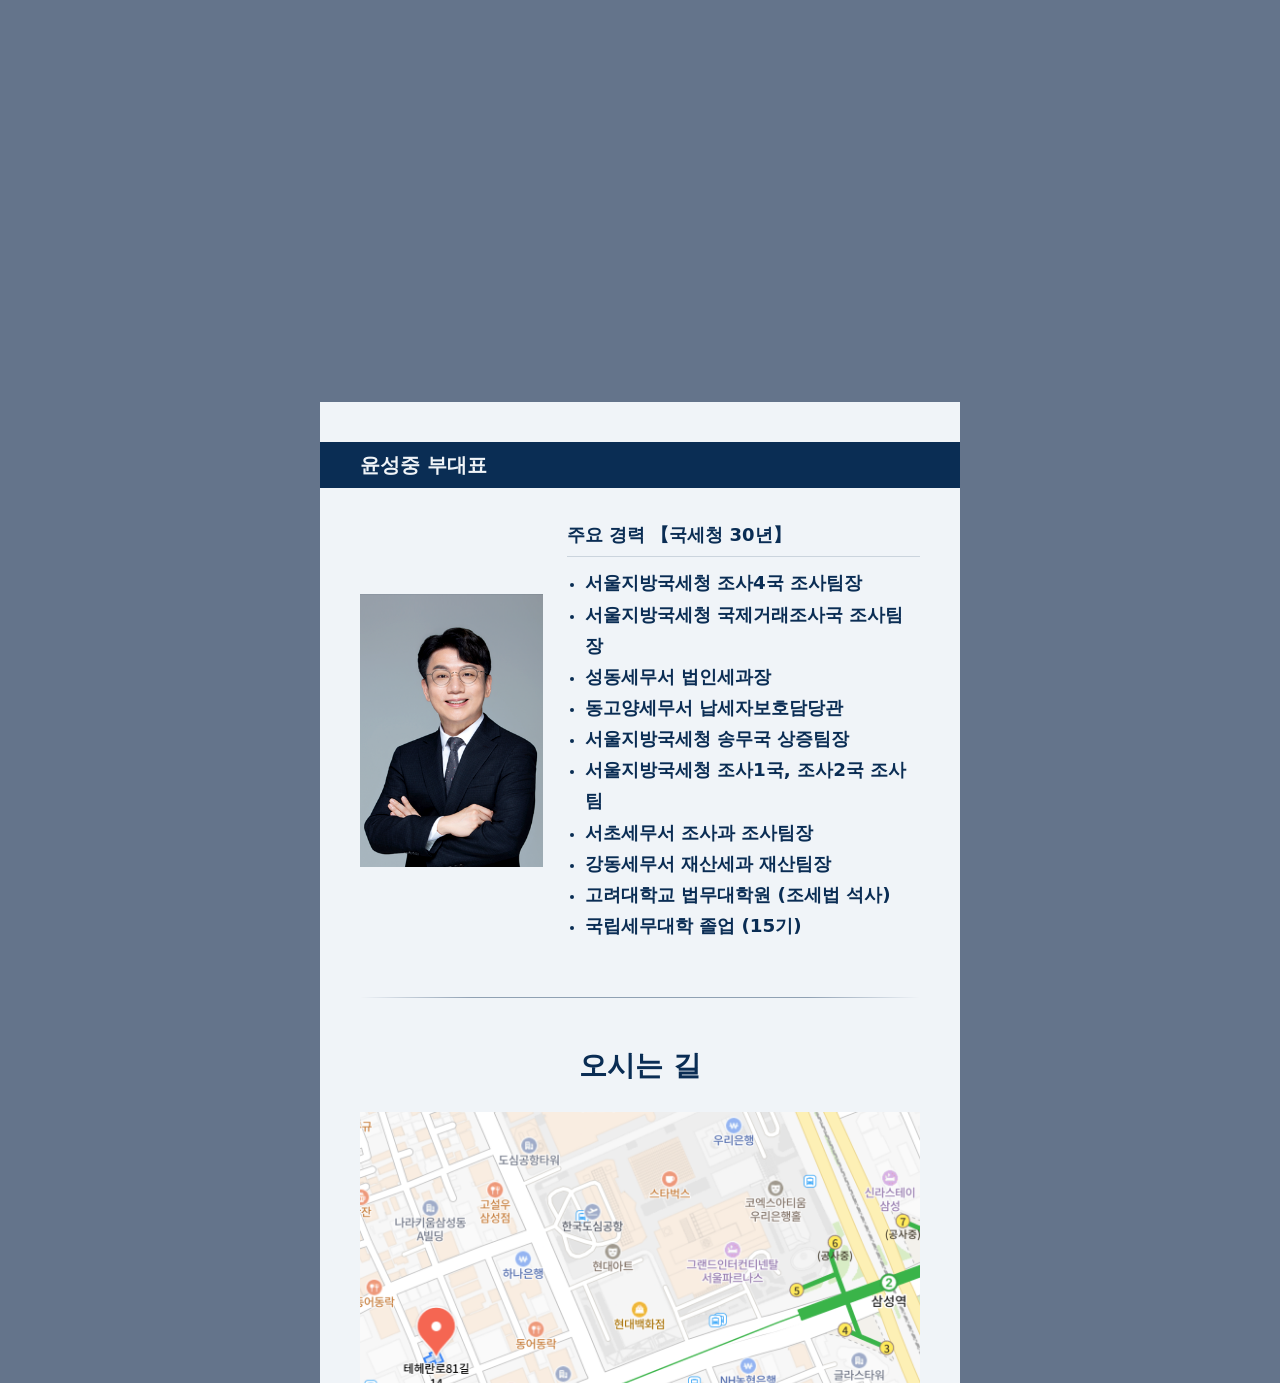
==== commit 34afceb8: "fix: stabilize account message wrapping" ====
--- a/index.html
+++ b/index.html
@@ -59,7 +59,10 @@
 
     <section class="account-section" aria-label="계좌 안내">
       <div class="account-card">
-        <p class="account-message">따듯한 축하의 마음만으로도<br>충분히 감사드립니다.<br>문의하시는 분들을 위해 계좌를 안내드리오니<br>부담은 갖지 않으셔도 됩니다.</p>
+        <p class="account-message">
+          <span class="account-message-line account-message-phrase">따듯한 축하의 마음만으로도 충분히 감사드립니다.</span>
+          <span class="account-message-line"><span class="account-message-phrase">문의하시는 분들을 위해 계좌를 안내드리오니</span> <span class="account-message-phrase">부담은 갖지 않으셔도 됩니다.</span></span>
+        </p>
         <p class="account-info">우리은행 / 049-087742-02-501 / 윤성중</p>
         <button id="copy-account-number" type="button">계좌정보 복사</button>
       </div>
--- a/styles.css
+++ b/styles.css
@@ -64,12 +64,14 @@
 .parking-list-header span:last-child { flex-shrink: 0; }
 .parking-list { margin: 0; text-align: left; }
 .parking-list > div { display: flex; align-items: flex-start; justify-content: space-between; gap: 12px; padding: 8px 0; border-top: 1px solid rgba(240, 244, 248, .35); }
-.parking-list dt { min-width: 0; font-size: calc(.9375rem + .5pt); font-weight: 700; line-height: 1.45; }
+.parking-list dt { min-width: 0; font-size: calc(.9375rem + 1pt); font-weight: 700; line-height: 1.45; }
 .parking-list dd { flex-shrink: 0; margin: 0; font-size: .9375rem; font-weight: 700; line-height: 1.45; white-space: nowrap; }
 .parking-footnote { margin: 10px 0 0; color: rgba(240, 244, 248, .8); font-size: .75rem; line-height: 1.4; }
 .account-section { background: var(--platinum); color: var(--navy); }
 .account-card { padding: 16px 20px 8px; border: 1px solid var(--blue); border-radius: 16px; background: var(--platinum); }
 .account-message { margin-bottom: 0; color: var(--navy); font-size: 1rem; font-weight: 500; line-height: 1.4; text-align: center; }
+.account-message-line { display: block; }
+.account-message-phrase { white-space: nowrap; }
 .account-info { margin: 10px 0; padding-top: 8px; border-top: 1px solid var(--blue); font-size: 1rem; font-weight: 500; text-align: center; white-space: nowrap; }
 #copy-account-number { width: 100%; border: 0; background: var(--navy); color: var(--platinum); cursor: pointer; }
 .map-link:focus-visible { outline: 3px solid var(--navy); outline-offset: -3px; }
@@ -91,8 +93,14 @@
 
 @media (max-width: 639px) {
   .career-list { font-size: calc(.9375rem + 1pt); }
-  .account-card { padding: 12px 16px 6px; border-radius: 12px; }
-  .account-message { font-size: 10pt; line-height: 1.4; }
+  .account-section { padding-right: 24px; padding-left: 24px; }
+  .account-section::before { right: 24px; left: 24px; }
+  .account-card { padding: 12px 8px 6px; border-radius: 12px; }
+  .account-message { font-size: 9.5pt; line-height: 1.4; }
   .account-info { margin: 6px 0; padding-top: 5px; font-size: .875rem; }
   #copy-account-number { min-height: 36px; font-size: 1rem; }
 }
+
+@media (max-width: 359px) {
+  .account-message { font-size: 8.5pt; }
+}
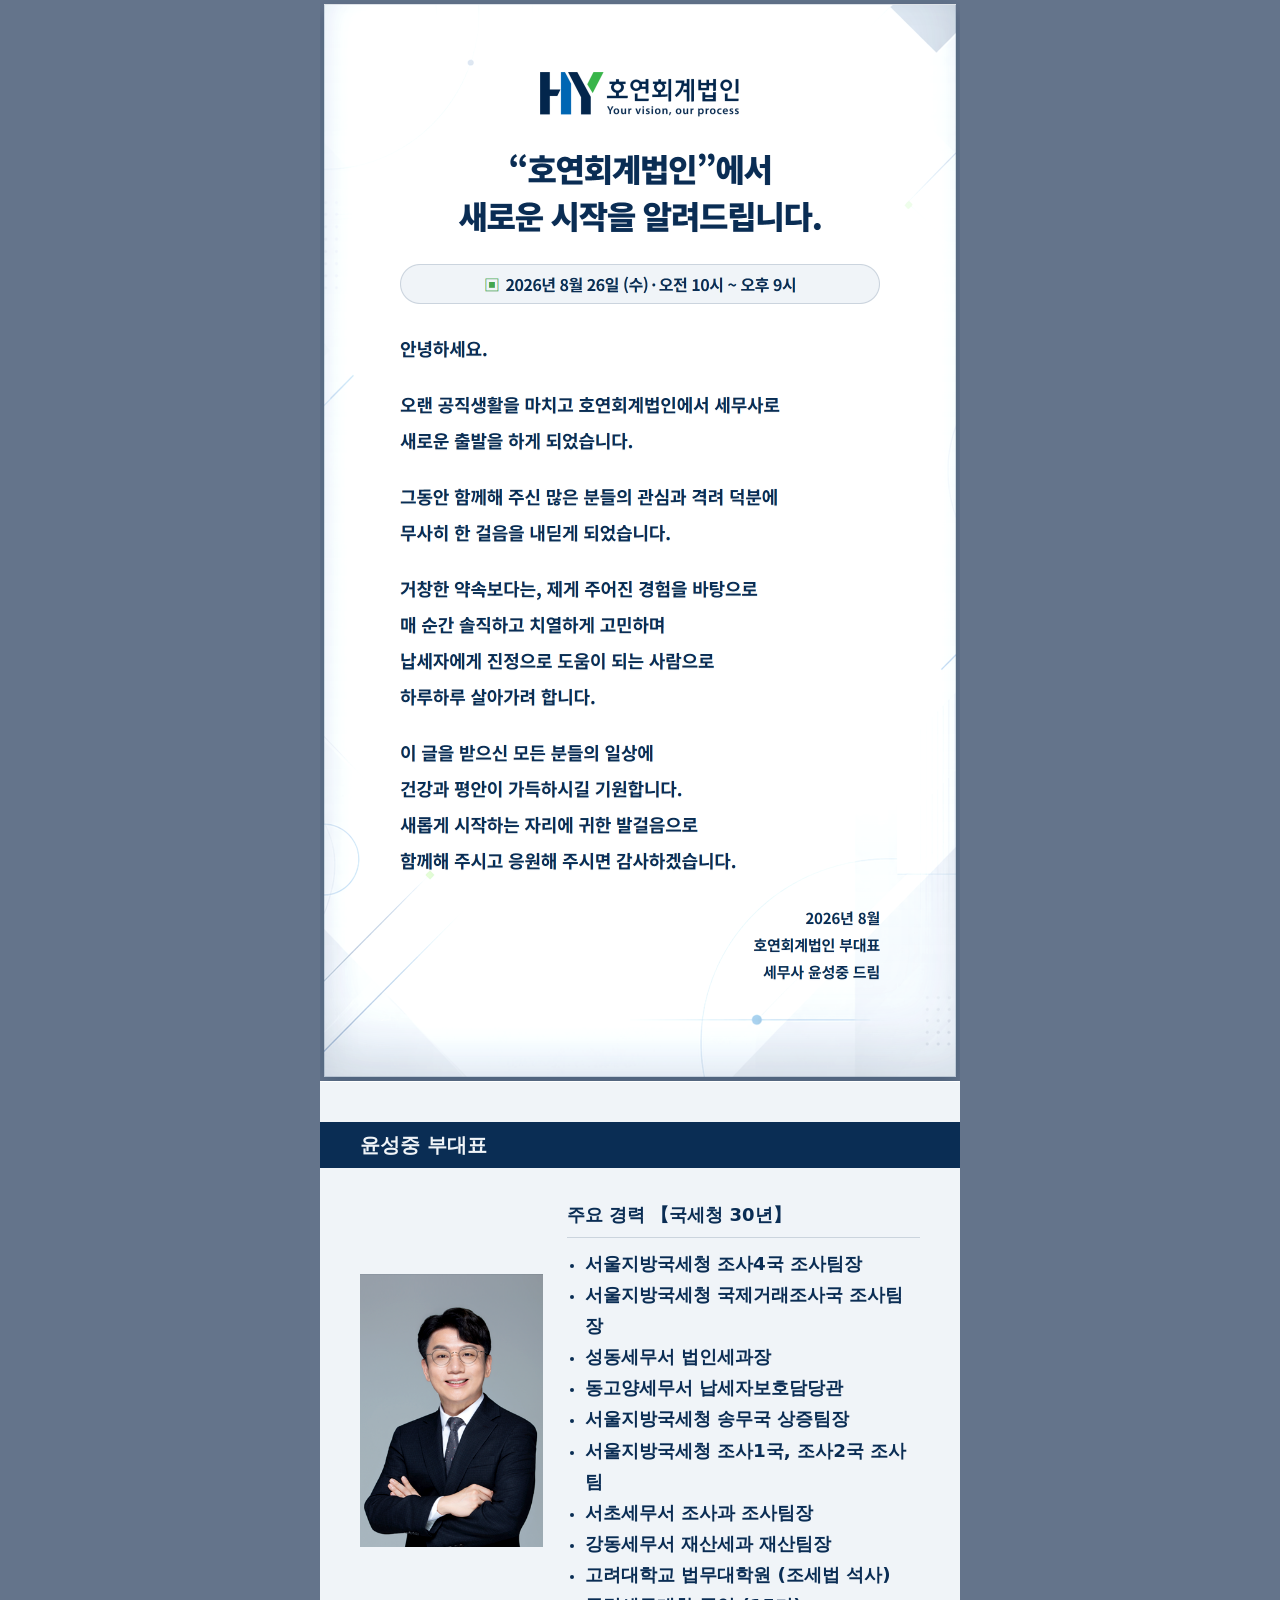
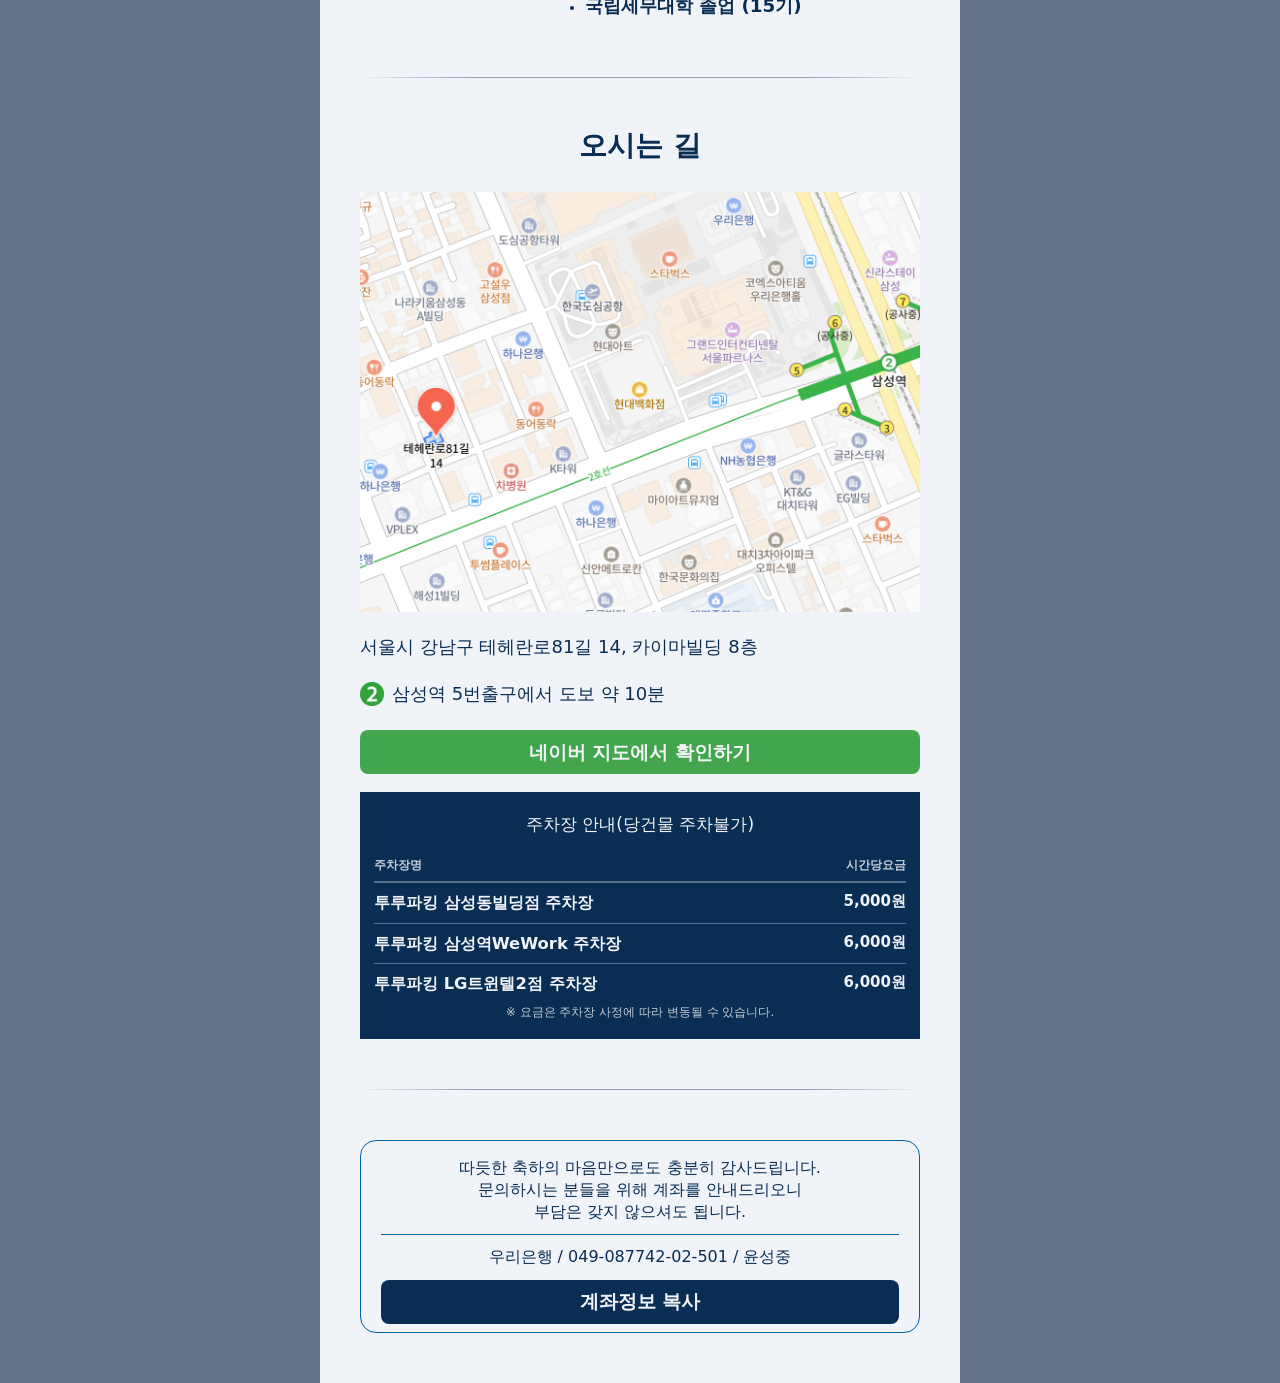
==== commit ecba79a1: "fix: update invitation date to August 26" ====
--- a/index.html
+++ b/index.html
@@ -13,7 +13,7 @@
       <picture>
         <source media="(max-width: 419px)" srcset="img/intro-section-360.png" width="720" height="2252">
         <source media="(max-width: 559px)" srcset="img/intro-section-480.png" width="960" height="2060">
-        <img class="intro-section-image" src="img/intro-section-640.png" width="1280" height="2164" alt="호연회계법인 윤성중 부대표의 2026년 8월 19일 개업 초대 인사말" fetchpriority="high" decoding="async">
+        <img class="intro-section-image" src="img/intro-section-640.png" width="1280" height="2164" alt="호연회계법인 윤성중 부대표의 2026년 8월 26일 개업 초대 인사말" fetchpriority="high" decoding="async">
       </picture>
     </section>
 
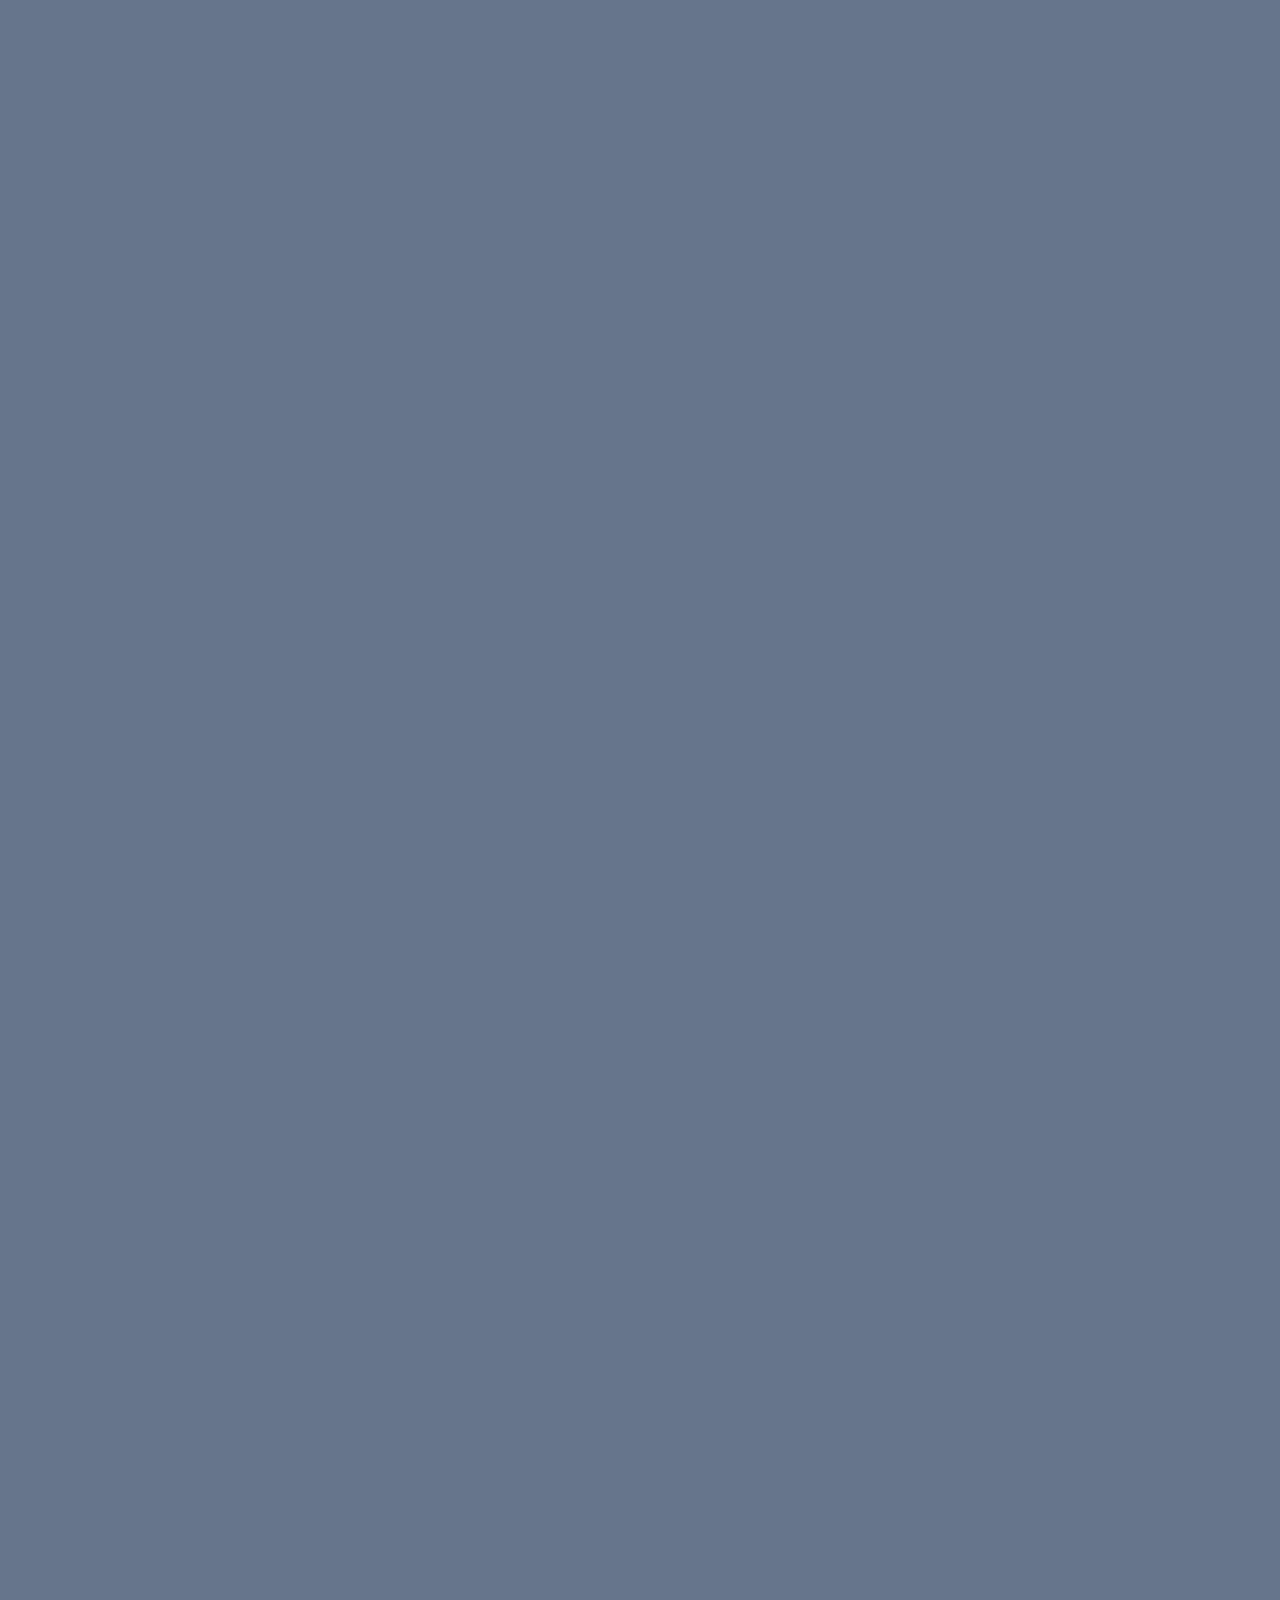
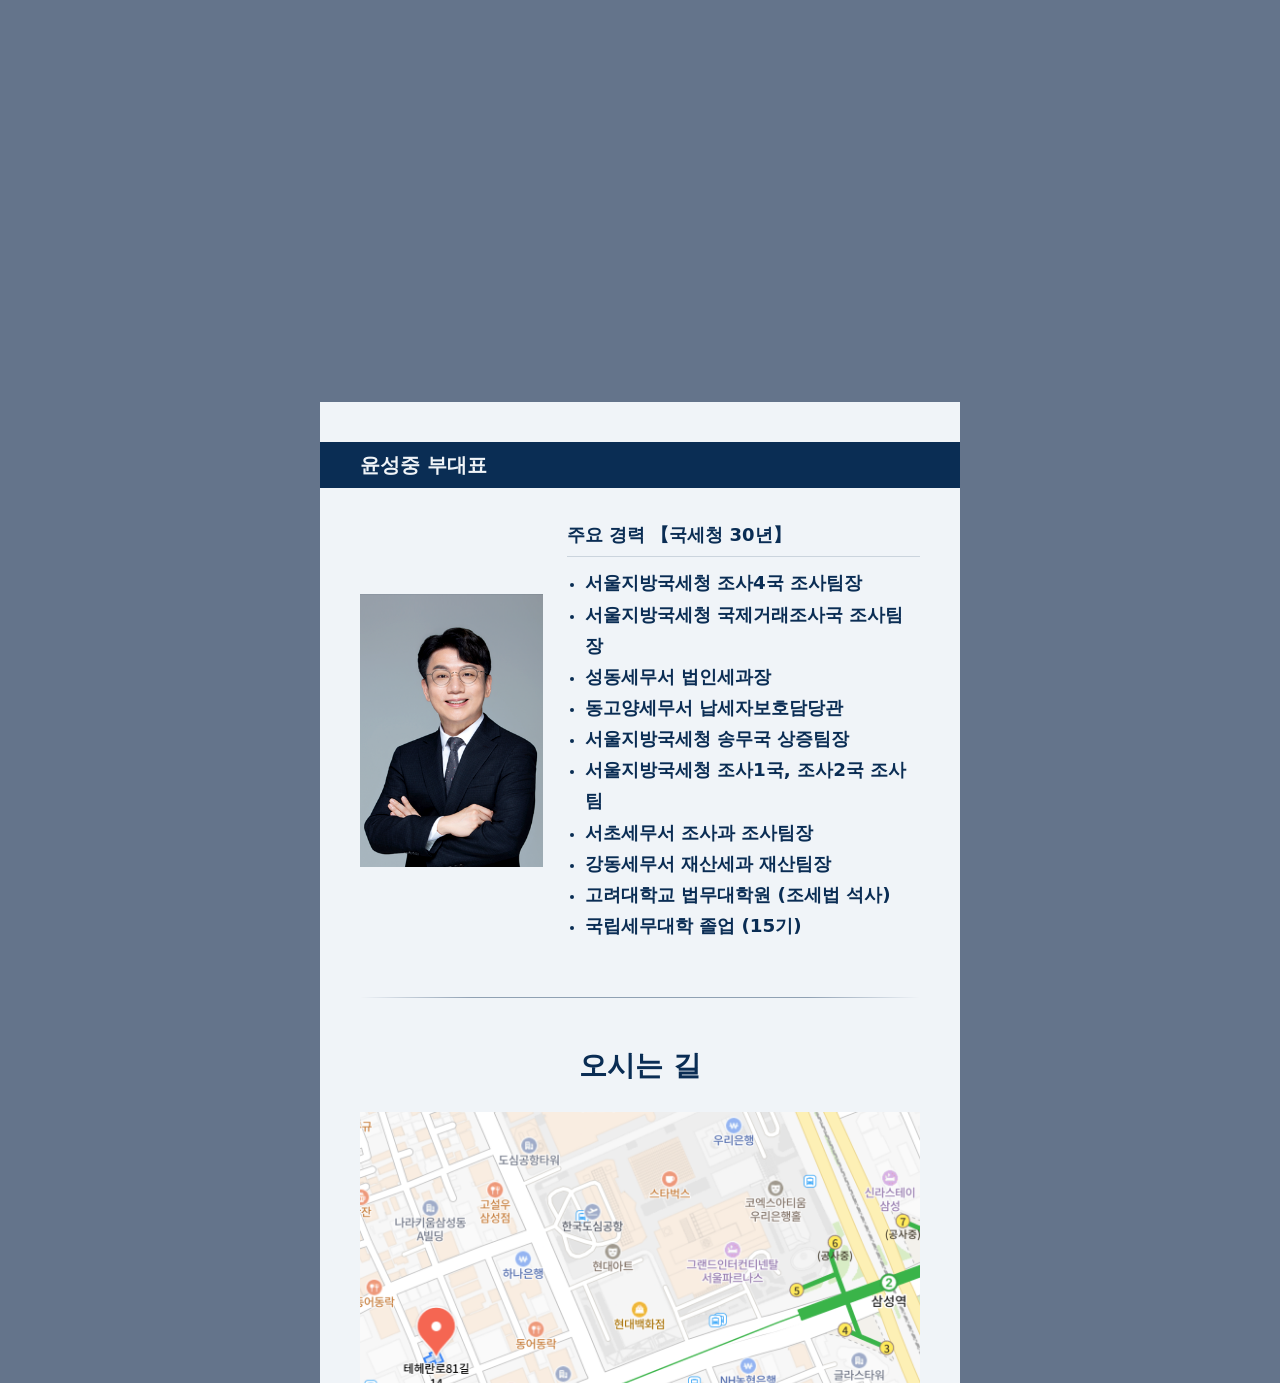
==== commit 1a88e0f2: "fix: bust cached invitation images" ====
--- a/index.html
+++ b/index.html
@@ -11,9 +11,9 @@
   <main class="invitation-shell">
     <section id="intro-section" aria-label="호연회계법인 윤성중 부대표 개업 초대 인사말">
       <picture>
-        <source media="(max-width: 419px)" srcset="img/intro-section-360.png" width="720" height="2252">
-        <source media="(max-width: 559px)" srcset="img/intro-section-480.png" width="960" height="2060">
-        <img class="intro-section-image" src="img/intro-section-640.png" width="1280" height="2164" alt="호연회계법인 윤성중 부대표의 2026년 8월 26일 개업 초대 인사말" fetchpriority="high" decoding="async">
+        <source media="(max-width: 419px)" srcset="img/intro-section-360.png?v=20260826" width="720" height="2252">
+        <source media="(max-width: 559px)" srcset="img/intro-section-480.png?v=20260826" width="960" height="2060">
+        <img class="intro-section-image" src="img/intro-section-640.png?v=20260826" width="1280" height="2164" alt="호연회계법인 윤성중 부대표의 2026년 8월 26일 개업 초대 인사말" fetchpriority="high" decoding="async">
       </picture>
     </section>
 
